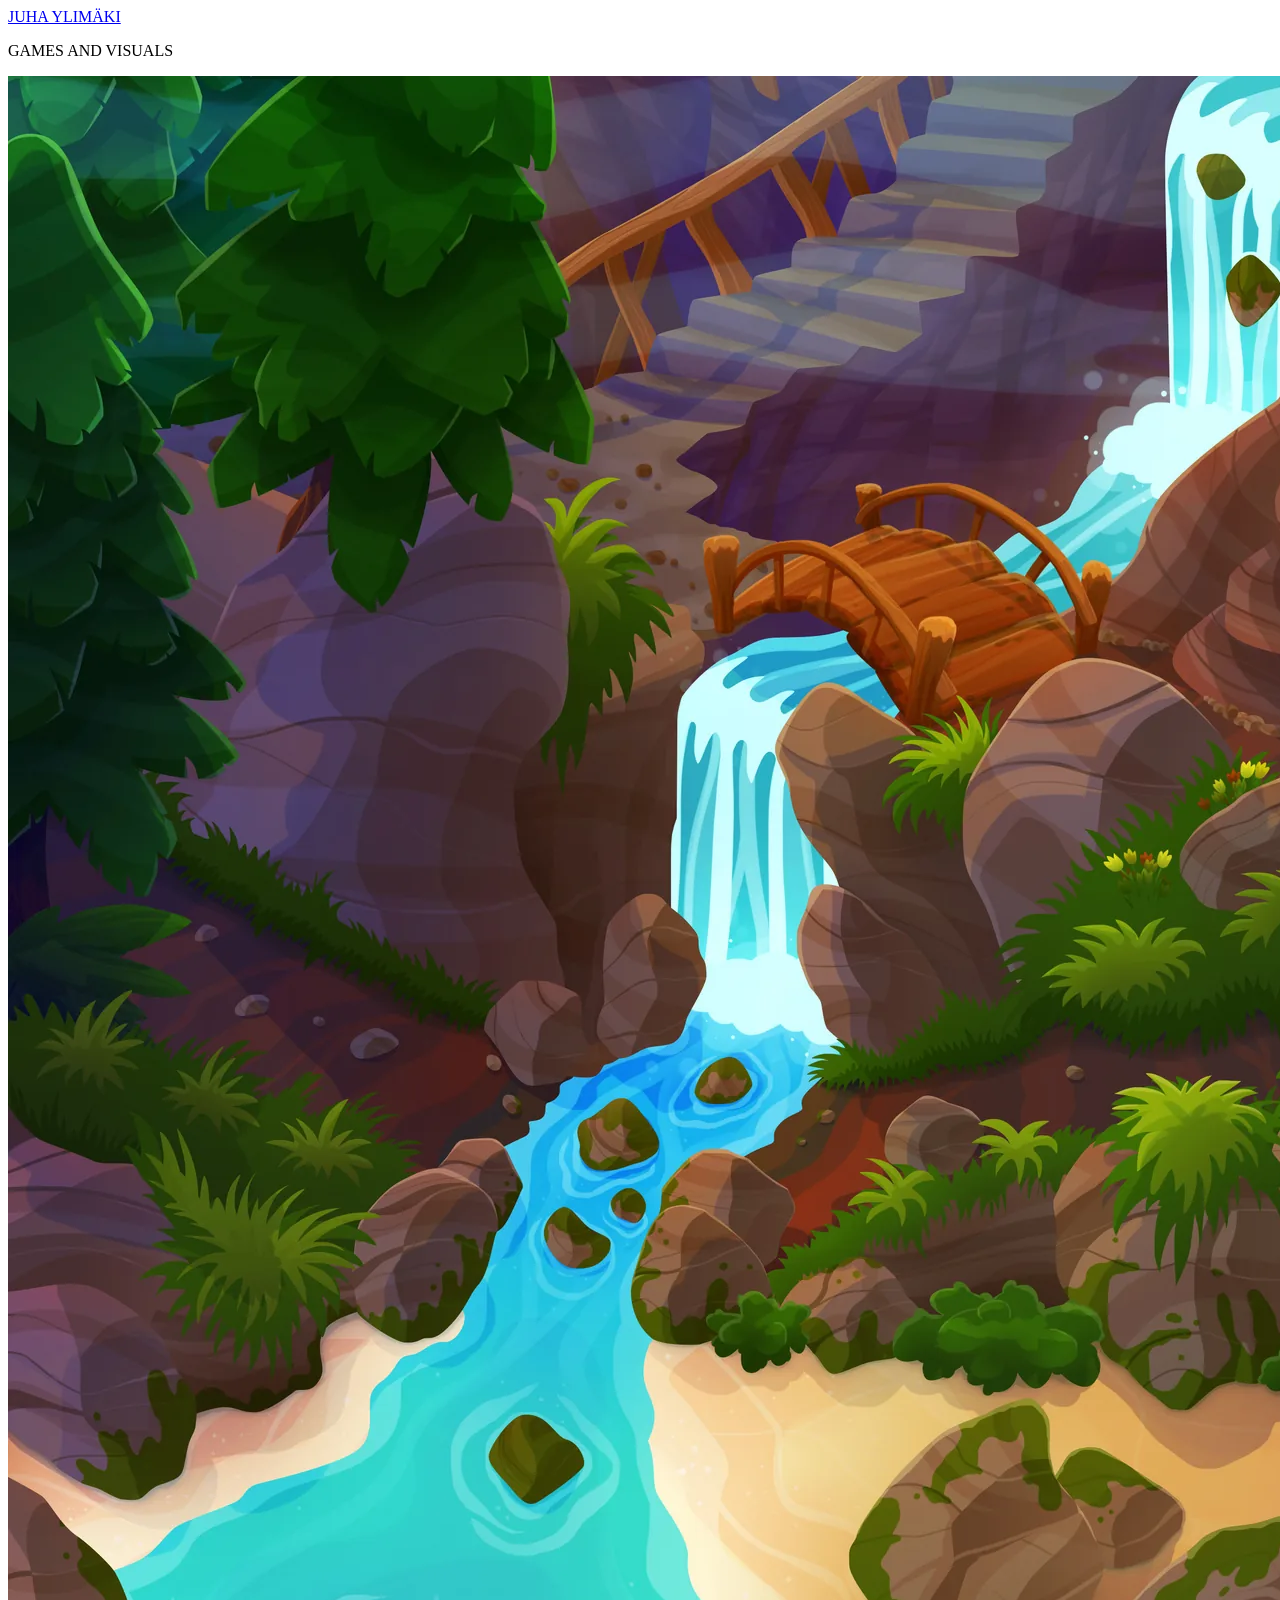
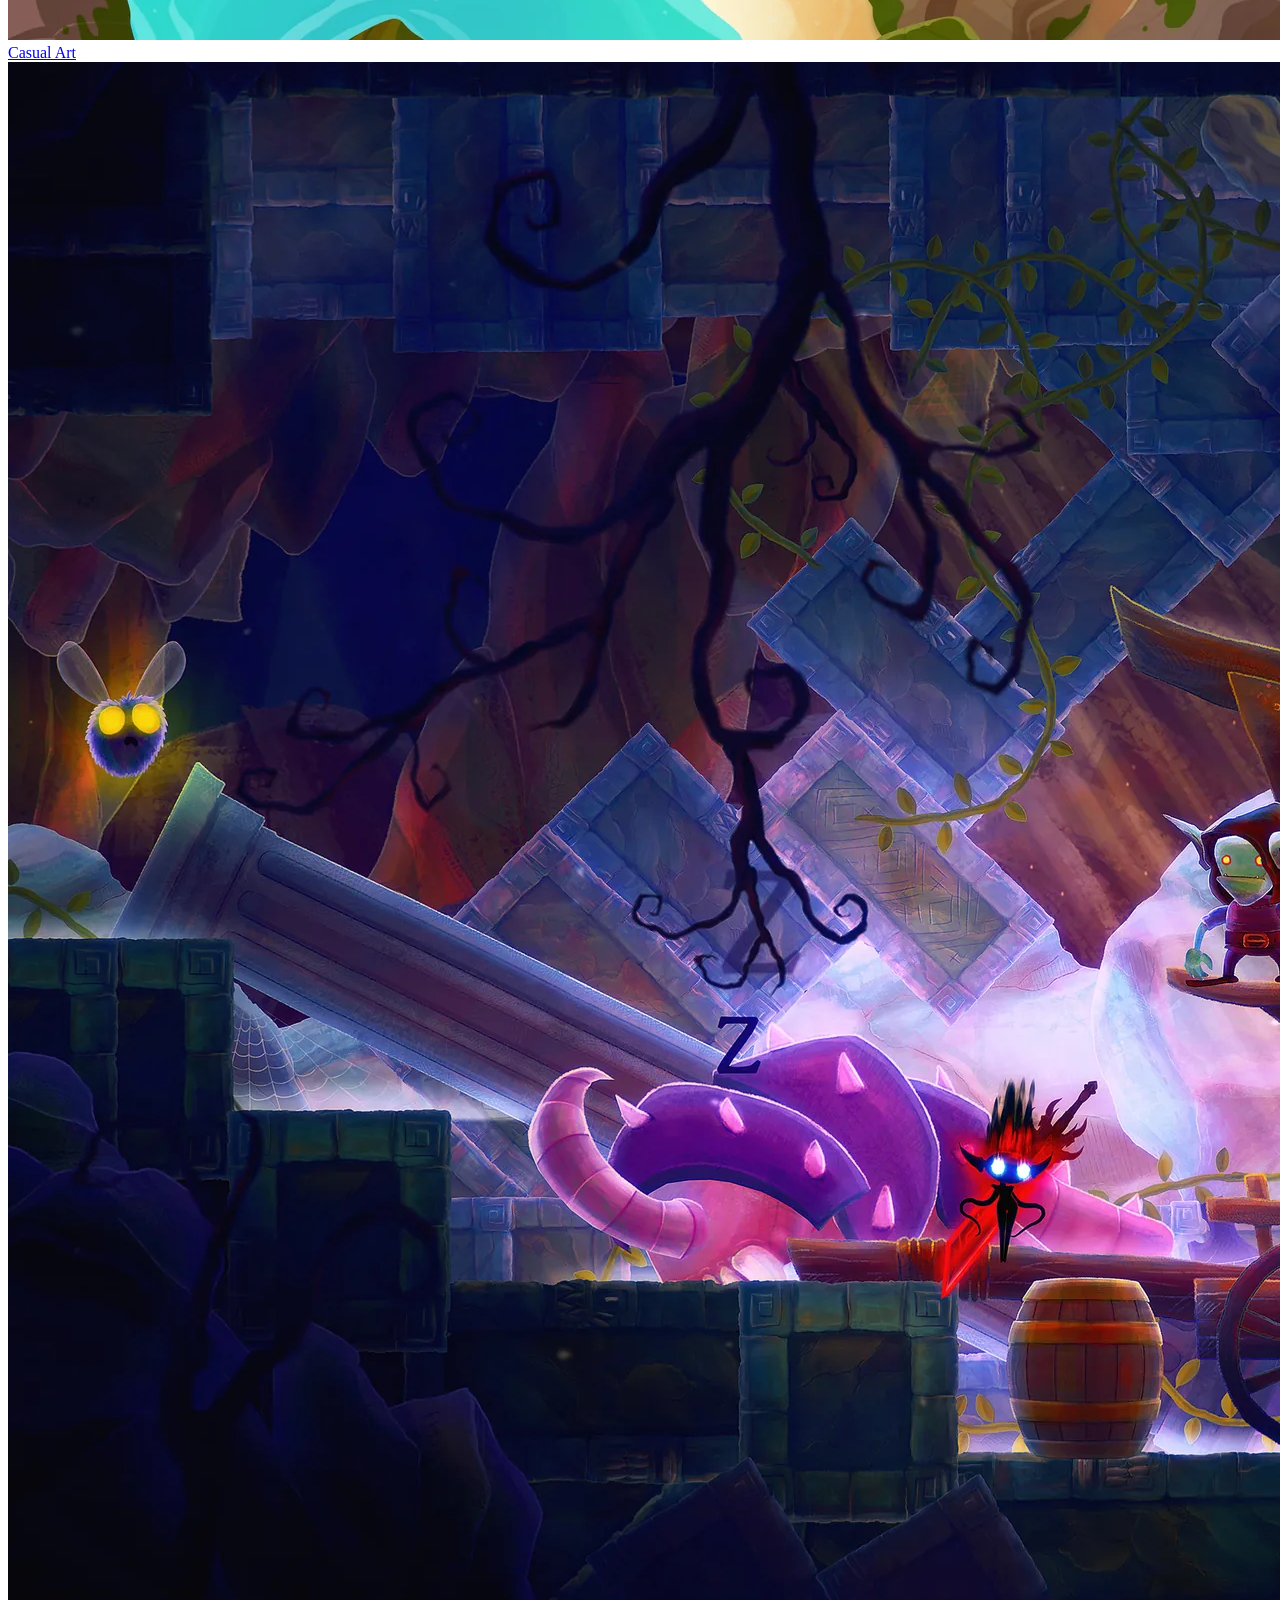
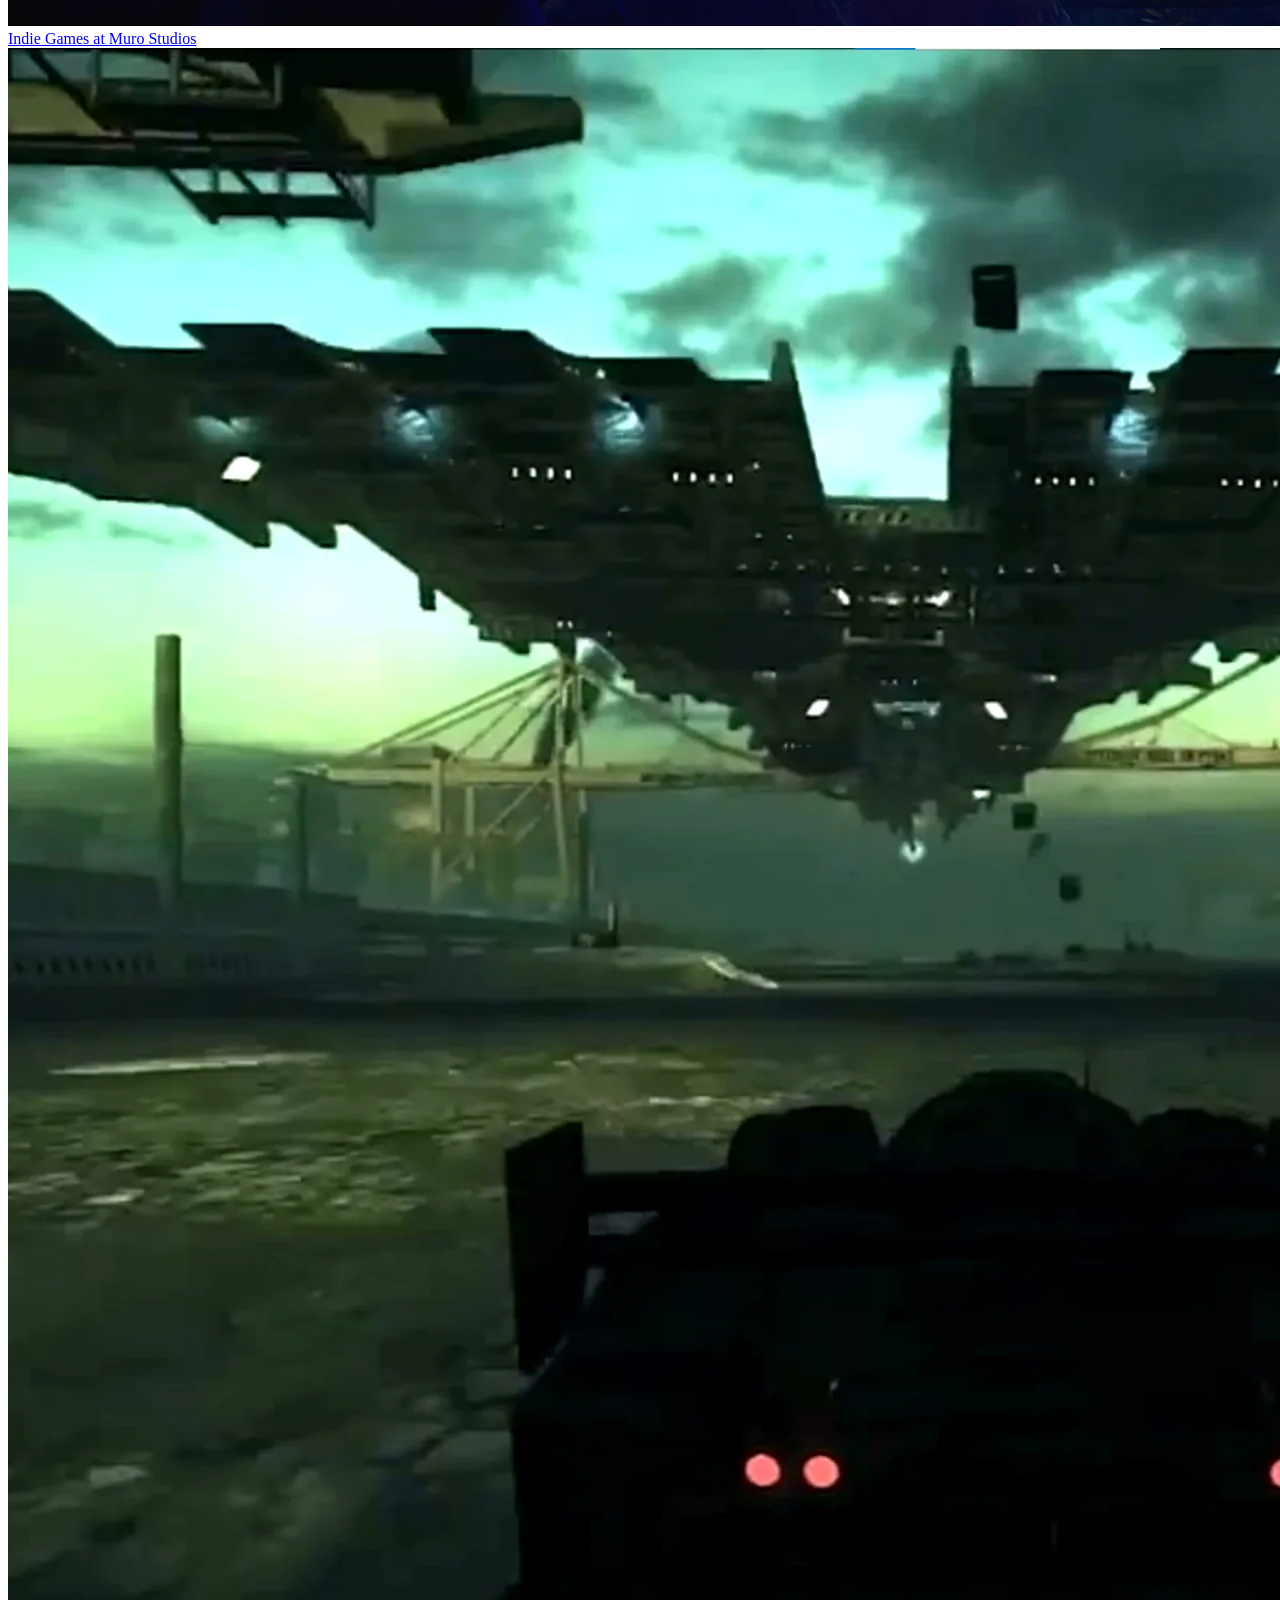
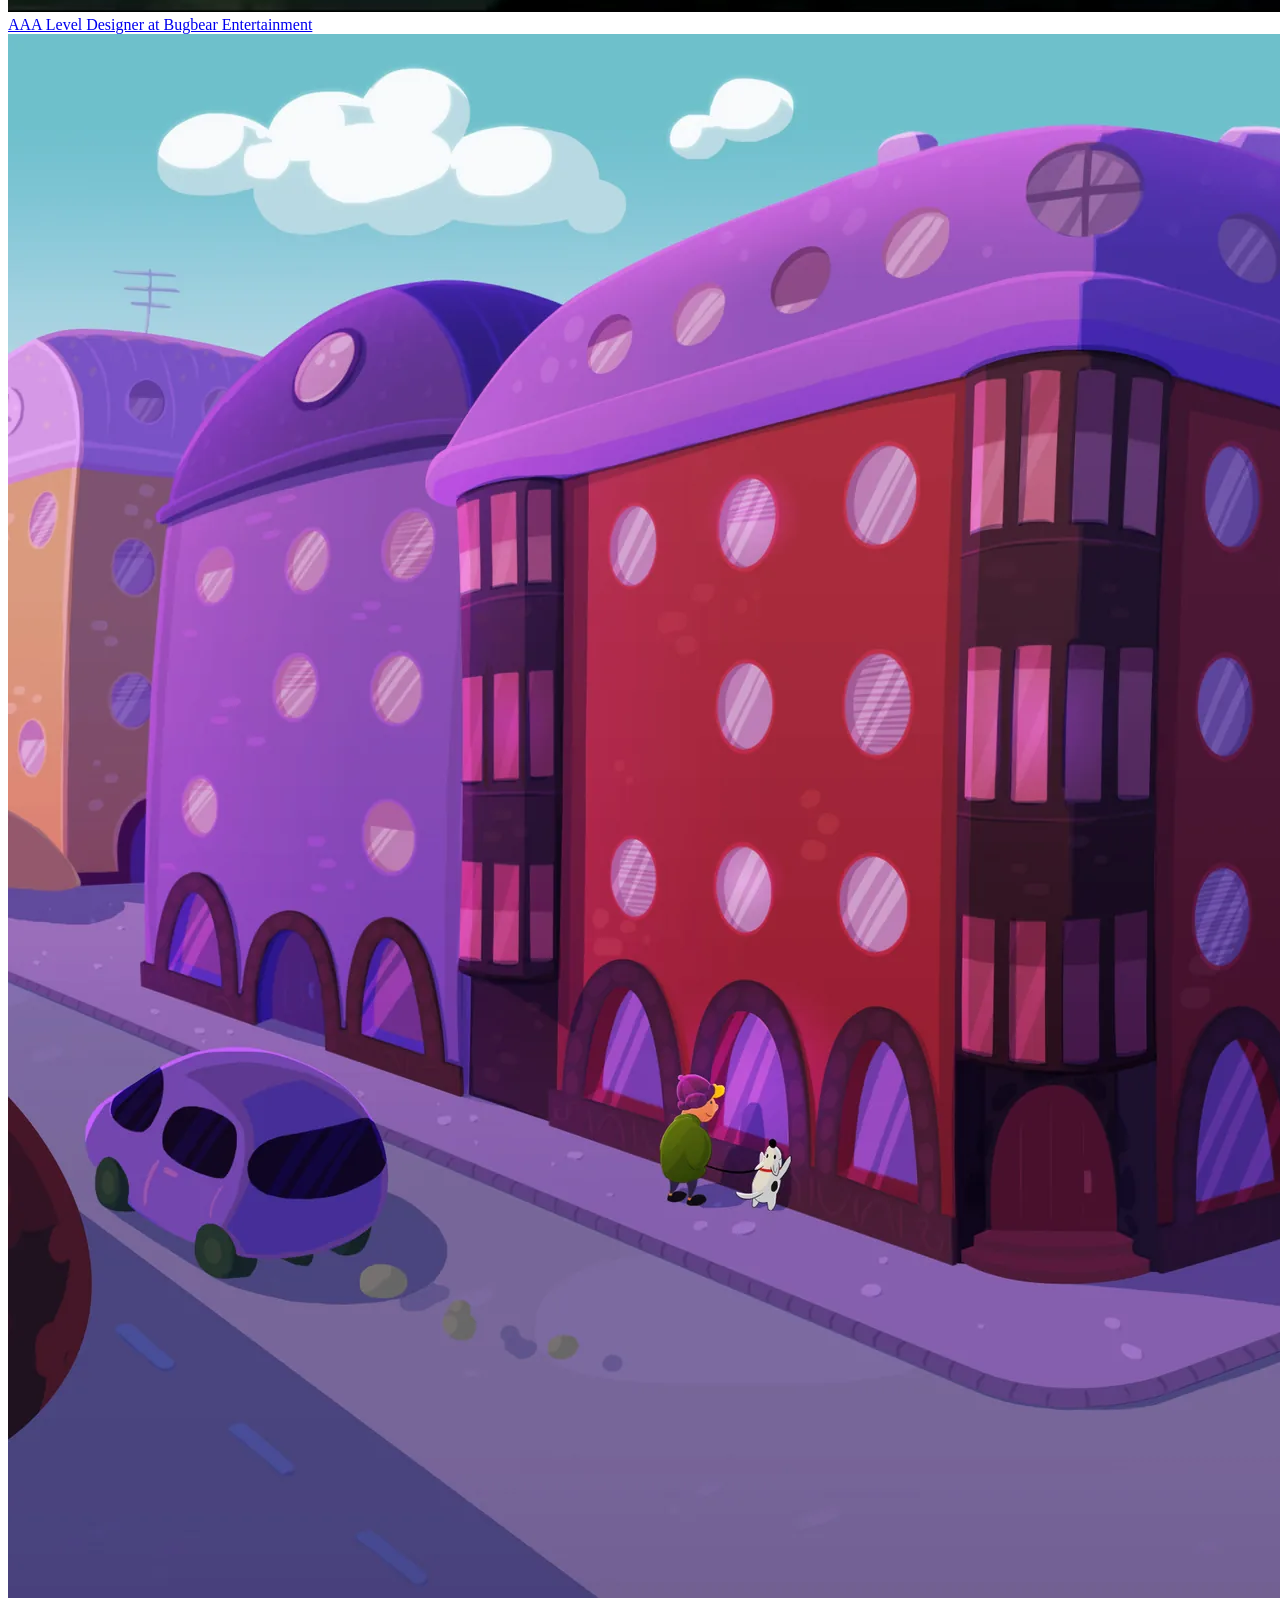
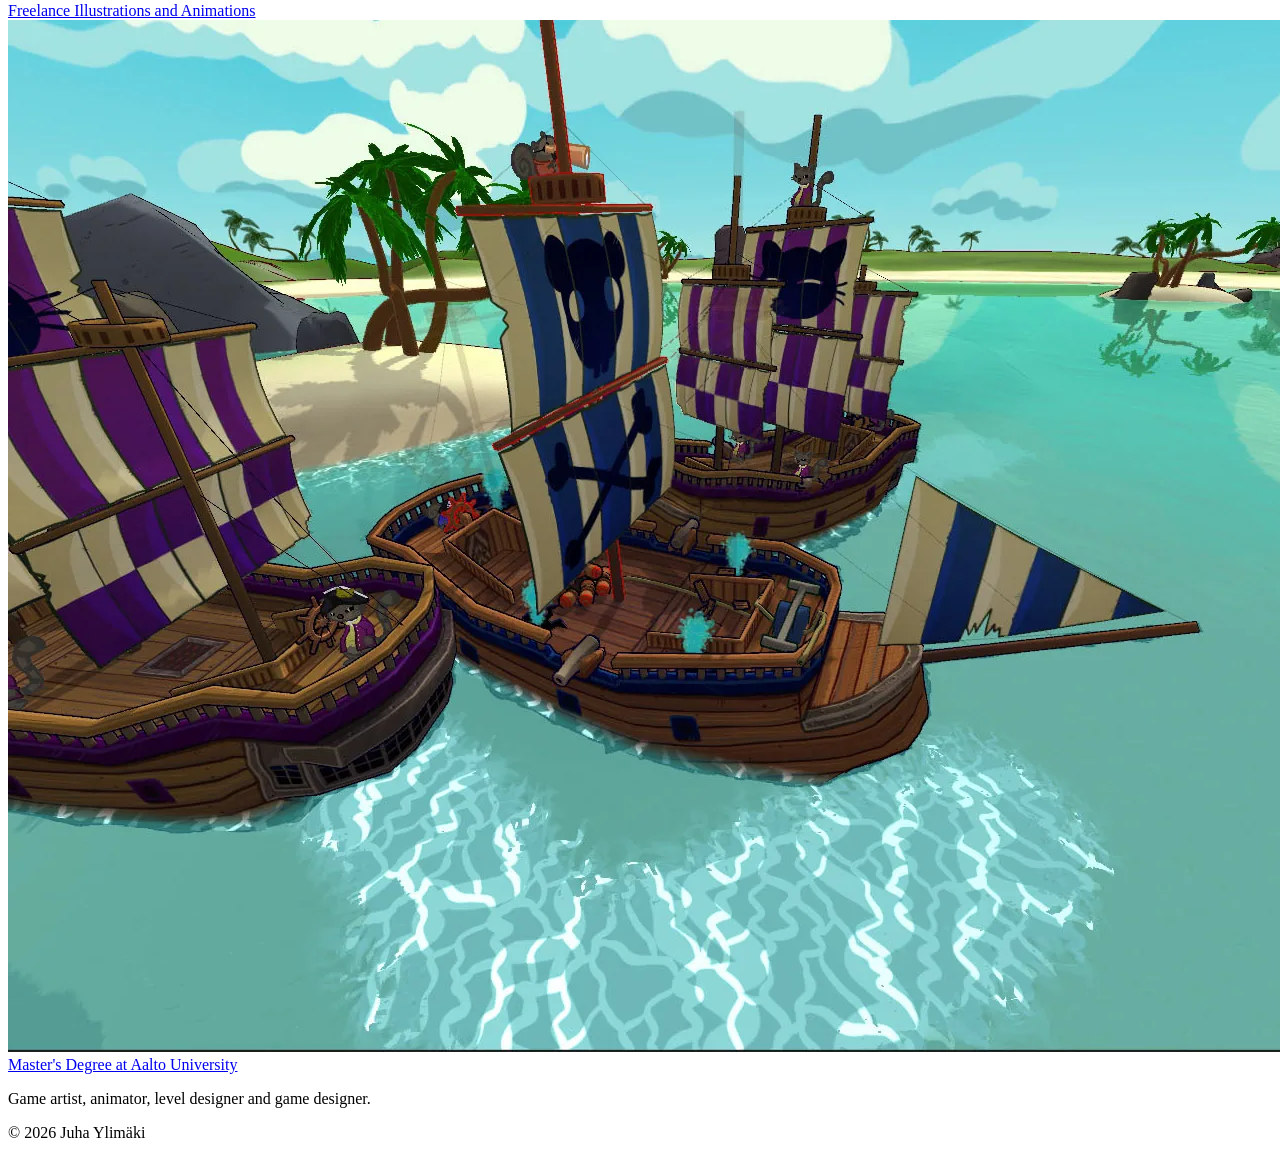
==== index.html @ 2463cdb8 "feat: generate static pages from site.json Co-Authored-By: Claude Opus 5.5 <noreply@anthropic.com>" ====
<!doctype html>
<html lang="en">
<head>
<meta charset="utf-8">
<meta name="viewport" content="width=device-width, initial-scale=1">
<title>Juha Ylimäki — Games and Visuals</title>
<meta name="description" content="Game artist, animator, level designer and game designer. Portfolio of Juha Ylimäki.">
<meta property="og:title" content="Juha Ylimäki — Games and Visuals">
<meta property="og:description" content="Game artist, animator, level designer and game designer. Portfolio of Juha Ylimäki.">
<meta property="og:image" content="https://juhaylimaki.github.io/assets/images/casual-art/cover.jpg">
<meta property="og:type" content="website">
<link rel="preconnect" href="https://fonts.googleapis.com">
<link rel="preconnect" href="https://fonts.gstatic.com" crossorigin>
<link rel="stylesheet" href="https://fonts.googleapis.com/css2?family=Inter:wght@400;600&family=Montserrat:wght@700&display=swap">
<link rel="stylesheet" href="assets/css/style.css">
<script src="assets/js/main.js" defer></script>
</head>
<body>
<header class="site-header"><a class="site-name" href="index.html">JUHA YLIMÄKI</a><p class="site-tagline">GAMES AND VISUALS</p></header>
<main class="tiles"><a class="tile" href="casual-art.html"><picture><source type="image/webp" srcset="assets/images/casual-art/cover.webp"><img src="assets/images/casual-art/cover.jpg" width="2000" height="1564" alt="Casual Art" decoding="async"></picture><span class="tile-title">Casual Art</span></a><a class="tile" href="indie-stuff.html"><picture><source type="image/webp" srcset="assets/images/indie-stuff/cover.webp"><img src="assets/images/indie-stuff/cover.jpg" width="2000" height="1564" alt="Indie Games at Muro Studios" loading="lazy" decoding="async"></picture><span class="tile-title">Indie Games at Muro Studios</span></a><a class="tile" href="bugbear-stuff.html"><picture><source type="image/webp" srcset="assets/images/bugbear-stuff/cover.webp"><img src="assets/images/bugbear-stuff/cover.jpg" width="2000" height="1564" alt="AAA Level Designer at Bugbear Entertainment" loading="lazy" decoding="async"></picture><span class="tile-title">AAA Level Designer at Bugbear Entertainment</span></a><a class="tile" href="miscellaneous-stuff.html"><picture><source type="image/webp" srcset="assets/images/miscellaneous-stuff/cover.webp"><img src="assets/images/miscellaneous-stuff/cover.jpg" width="2000" height="1564" alt="Freelance Illustrations and Animations" loading="lazy" decoding="async"></picture><span class="tile-title">Freelance Illustrations and Animations</span></a><a class="tile" href="aalto-university-stuff.html"><picture><source type="image/webp" srcset="assets/images/aalto-university-stuff/cover.webp"><img src="assets/images/aalto-university-stuff/cover.jpg" width="1320" height="1032" alt="Master&#x27;s Degree at Aalto University" loading="lazy" decoding="async"></picture><span class="tile-title">Master&#x27;s Degree at Aalto University</span></a></main>
<footer class="site-footer"><p class="footer-about">Game artist, animator, level designer and game designer.</p><p class="footer-copy">© 2026 Juha Ylimäki</p></footer>
</body>
</html>
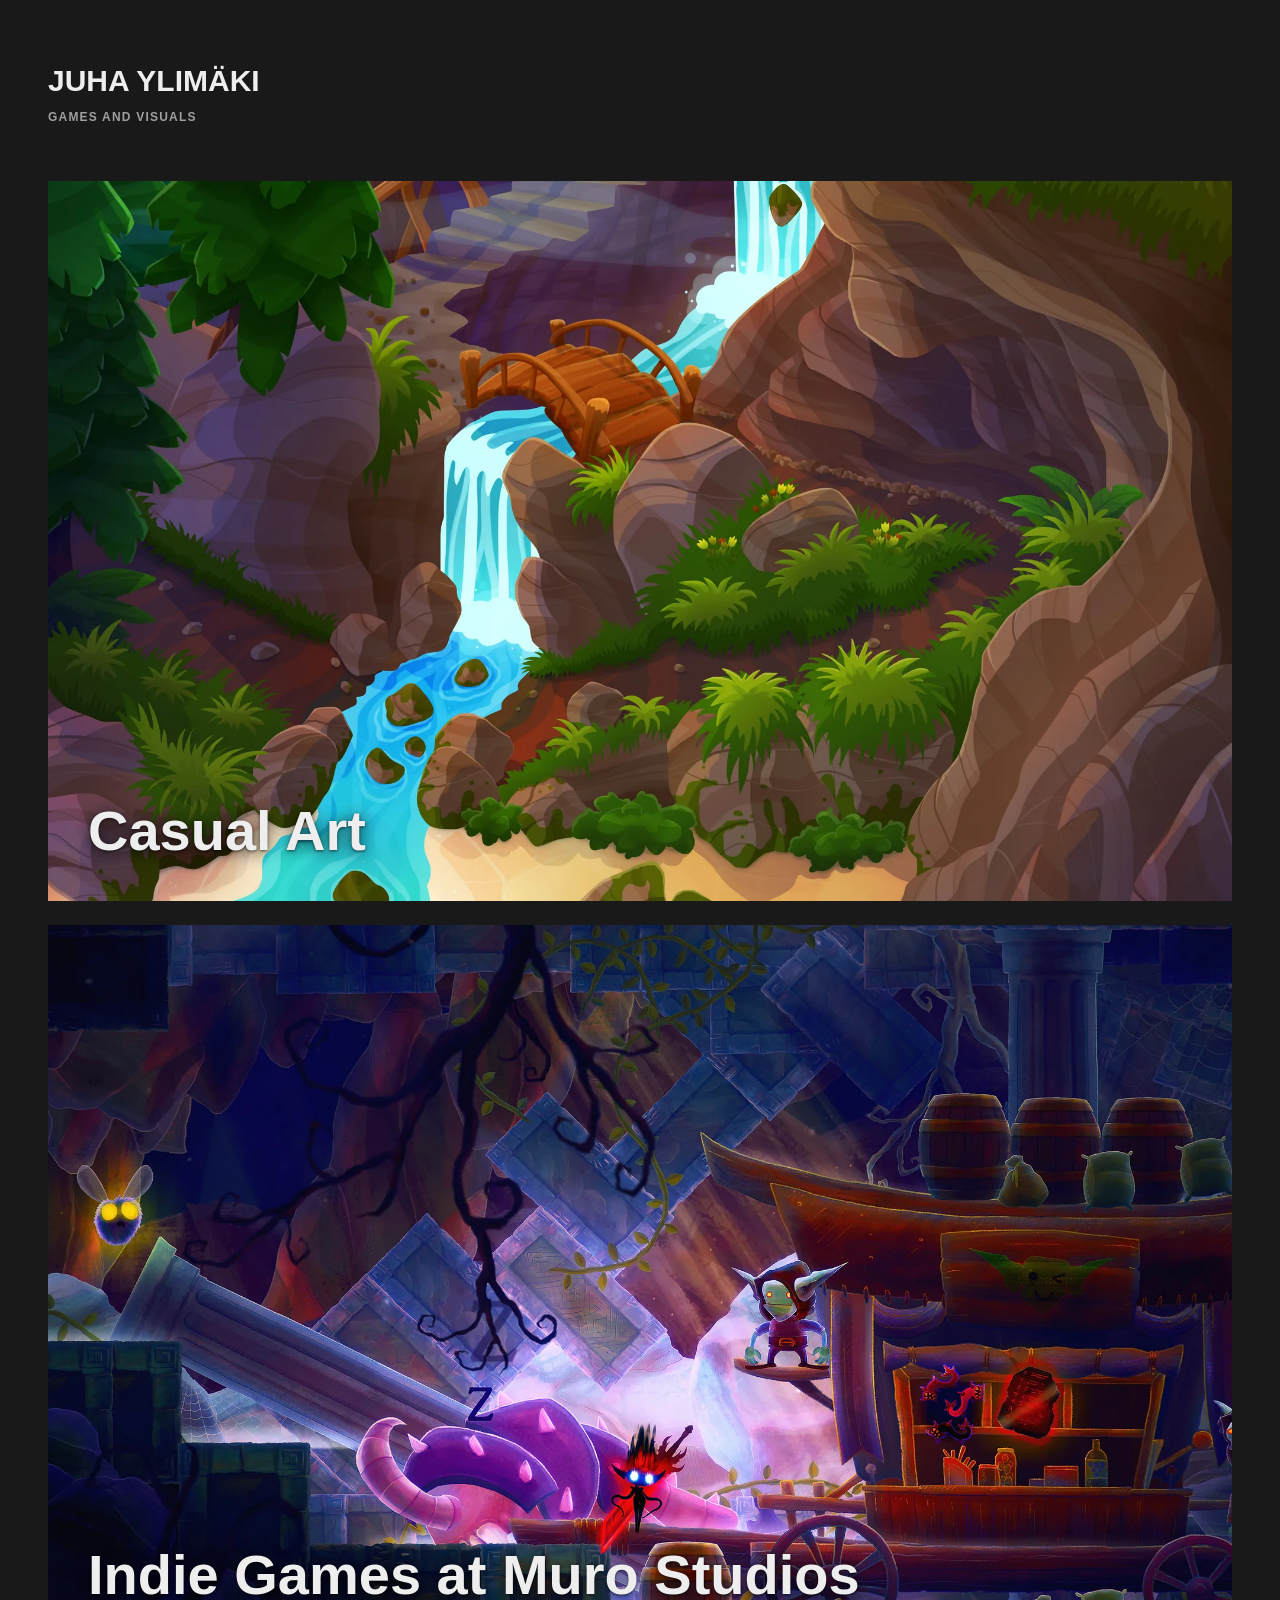
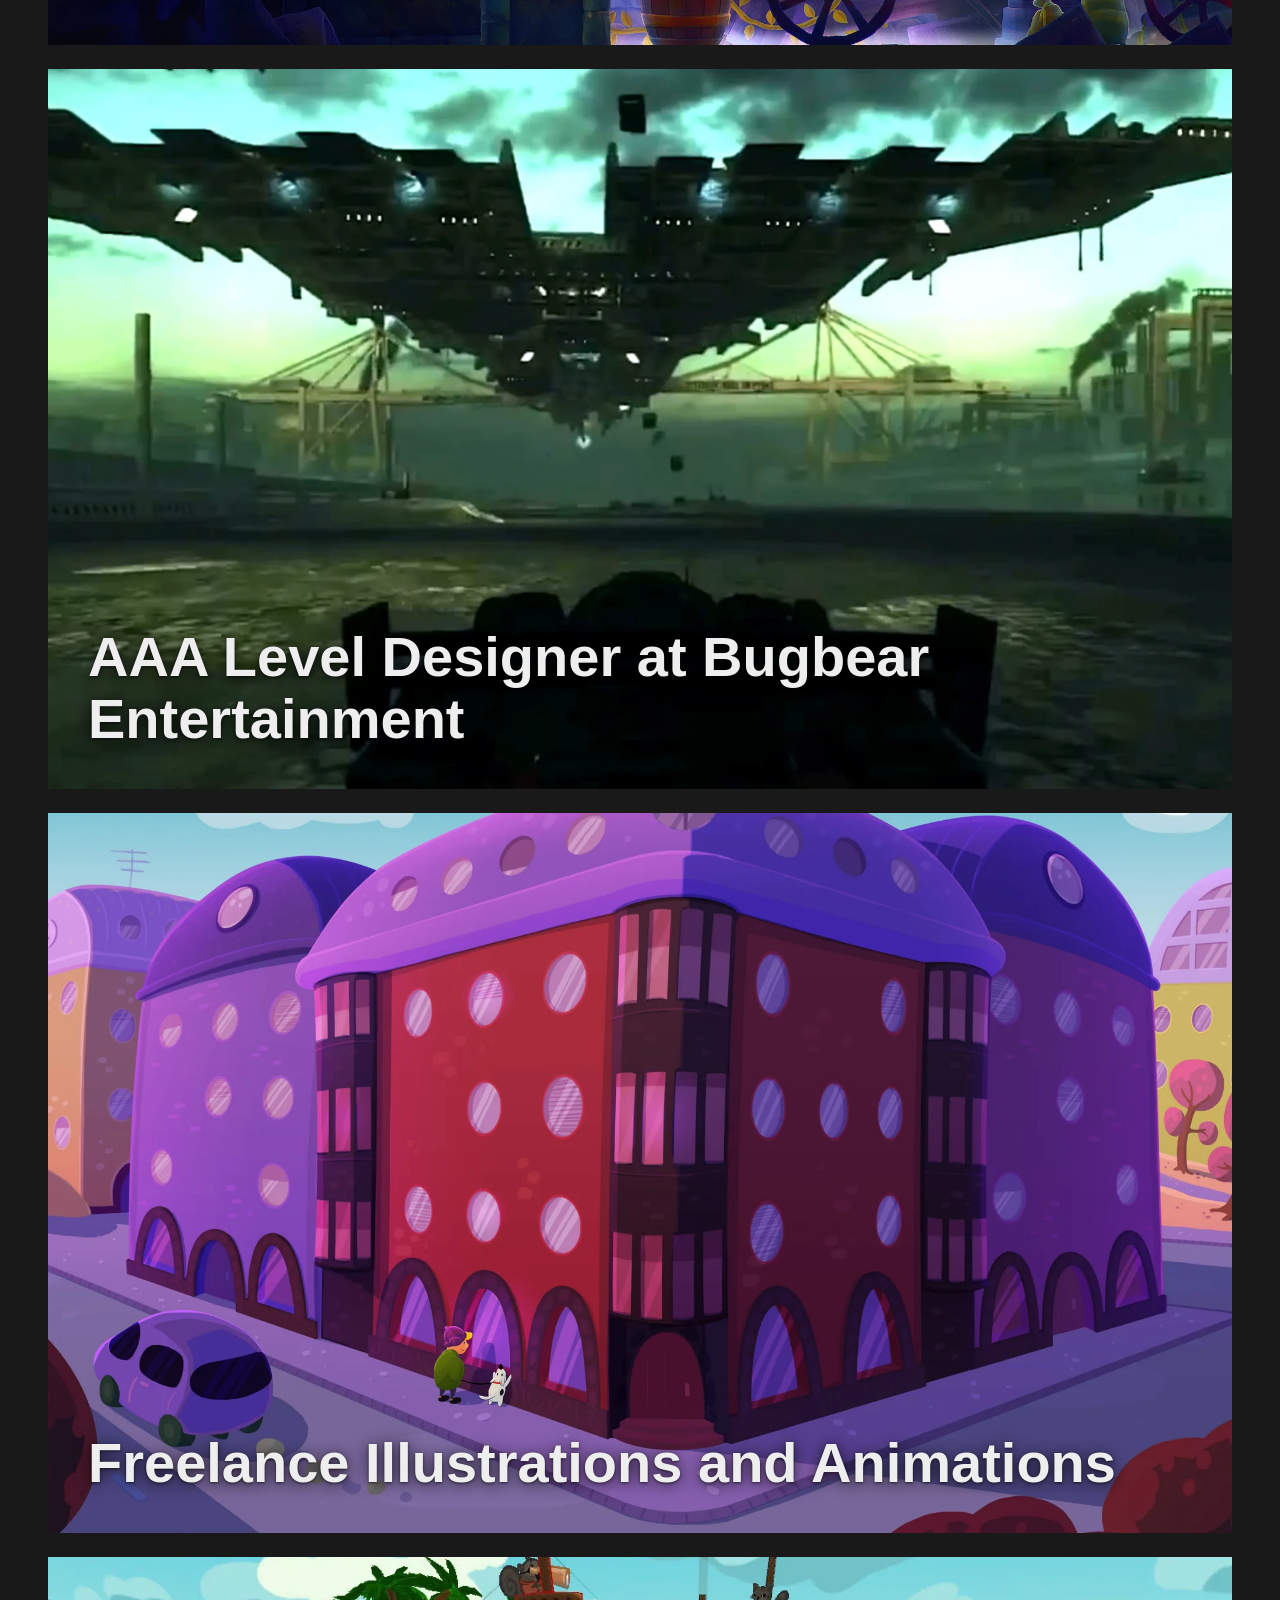
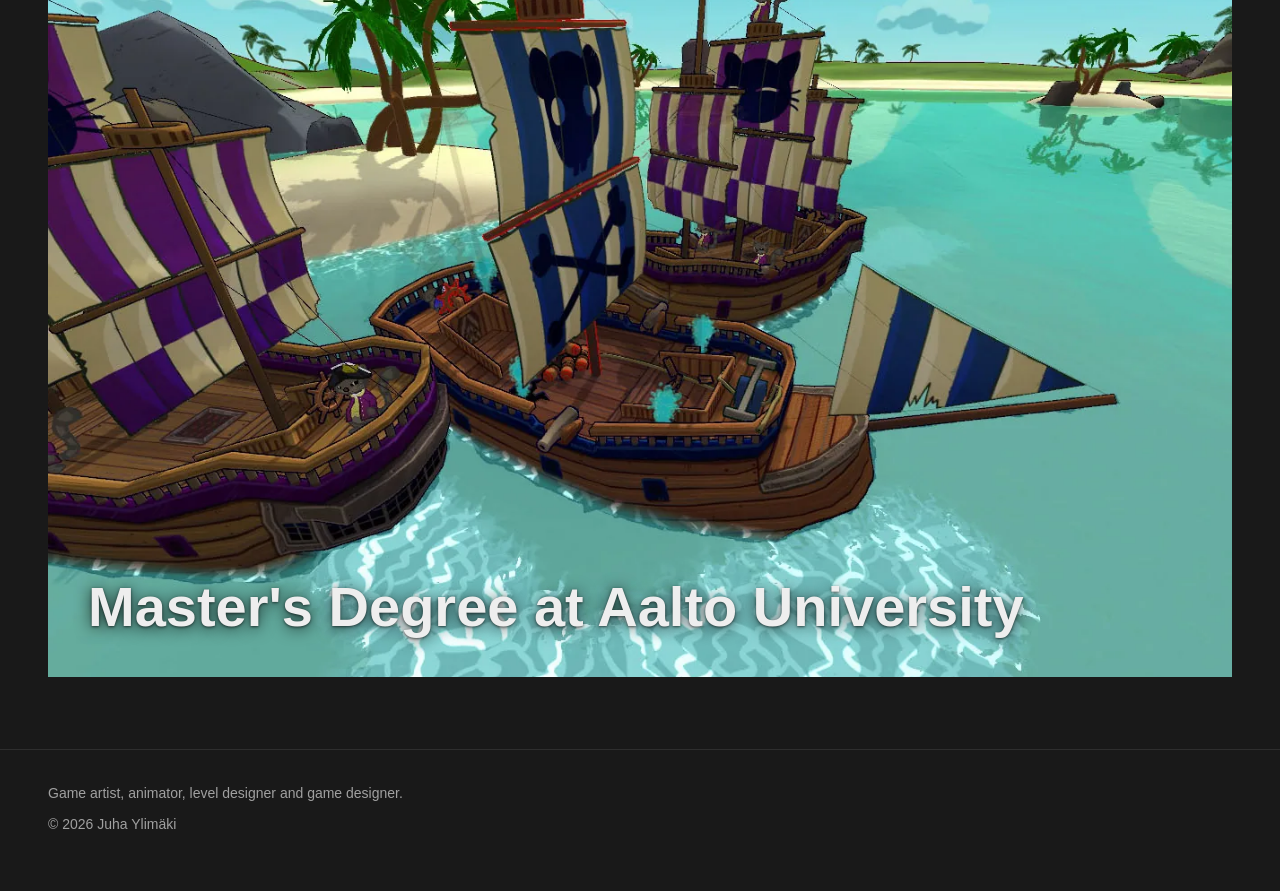
==== commit 4f4d9b56: "feat: add lightbox, click-to-load YouTube embeds and favicon Co-Authored-By: Claude Opus 5.5 <norepl" ====
--- a/index.html
+++ b/index.html
@@ -9,6 +9,7 @@
 <meta property="og:description" content="Game artist, animator, level designer and game designer. Portfolio of Juha Ylimäki.">
 <meta property="og:image" content="https://juhaylimaki.github.io/assets/images/casual-art/cover.jpg">
 <meta property="og:type" content="website">
+<link rel="icon" href="assets/favicon.svg" type="image/svg+xml">
 <link rel="preconnect" href="https://fonts.googleapis.com">
 <link rel="preconnect" href="https://fonts.gstatic.com" crossorigin>
 <link rel="stylesheet" href="https://fonts.googleapis.com/css2?family=Inter:wght@400;600&family=Montserrat:wght@700&display=swap">
--- a/assets/css/style.css
+++ b/assets/css/style.css
@@ -0,0 +1,358 @@
+:root {
+  --bg: #191919;
+  --text: #eeeeee;
+  --muted: #a0a0a0;
+  --line: #2e2e2e;
+  --max: 1200px;
+  --gutter: clamp(16px, 4vw, 48px);
+  --display: "Montserrat", "Helvetica Neue", Arial, sans-serif;
+  --body: "Inter", "Segoe UI", Roboto, Arial, sans-serif;
+}
+
+*,
+*::before,
+*::after {
+  box-sizing: border-box;
+}
+
+html {
+  -webkit-text-size-adjust: 100%;
+}
+
+body {
+  margin: 0;
+  background: var(--bg);
+  color: var(--text);
+  font: 400 16px/1.6 var(--body);
+}
+
+img {
+  display: block;
+  max-width: 100%;
+  height: auto;
+}
+
+a {
+  color: inherit;
+}
+
+a:focus-visible,
+button:focus-visible {
+  outline: 2px solid var(--text);
+  outline-offset: 3px;
+}
+
+/* Header */
+
+.site-header,
+main,
+.site-footer {
+  width: 100%;
+  max-width: calc(var(--max) + 2 * var(--gutter));
+  margin: 0 auto;
+  padding-left: var(--gutter);
+  padding-right: var(--gutter);
+}
+
+.site-header {
+  padding-top: clamp(32px, 6vw, 64px);
+  padding-bottom: clamp(32px, 5vw, 56px);
+}
+
+.site-name {
+  font: 700 30px/1.1 var(--display);
+  text-decoration: none;
+  text-transform: uppercase;
+}
+
+.site-tagline {
+  margin: 10px 0 0;
+  font: 700 12px/1.4 var(--display);
+  letter-spacing: 0.1em;
+  text-transform: uppercase;
+  color: var(--muted);
+}
+
+/* Home tiles */
+
+.tiles {
+  display: grid;
+  gap: 24px;
+}
+
+.tile {
+  position: relative;
+  display: block;
+  overflow: hidden;
+  text-decoration: none;
+  background: #111;
+}
+
+.tile img {
+  width: 100%;
+  max-height: 80vh;
+  object-fit: cover;
+  transition: transform 0.6s ease, opacity 0.3s ease;
+}
+
+.tile:hover img {
+  transform: scale(1.02);
+  opacity: 0.9;
+}
+
+.tile-title {
+  position: absolute;
+  left: clamp(16px, 4vw, 40px);
+  right: clamp(16px, 4vw, 40px);
+  bottom: clamp(16px, 4vw, 40px);
+  font: 700 clamp(24px, 5vw, 56px)/1.1 var(--display);
+  text-shadow: 0 2px 16px rgba(0, 0, 0, 0.75), 0 1px 3px rgba(0, 0, 0, 0.6);
+}
+
+/* Project page */
+
+.project-title {
+  margin: 0 0 24px;
+  font: 700 clamp(32px, 6vw, 70px)/1.05 var(--display);
+  overflow-wrap: anywhere;
+}
+
+.project-intro {
+  max-width: 70ch;
+  margin-bottom: 48px;
+  font-size: 17px;
+}
+
+.project-intro p,
+.block-text p {
+  margin: 0 0 1em;
+}
+
+.block {
+  margin: 0 0 48px;
+}
+
+.block-image a {
+  display: block;
+  cursor: zoom-in;
+}
+
+.block-image img {
+  width: 100%;
+}
+
+figcaption {
+  max-width: 70ch;
+  margin-top: 12px;
+  font-size: 15px;
+  color: var(--muted);
+  overflow-wrap: anywhere;
+}
+
+figcaption p {
+  margin: 0;
+}
+
+figcaption a,
+.project-intro a {
+  color: var(--text);
+}
+
+.block-row {
+  display: grid;
+  grid-auto-flow: column;
+  grid-auto-columns: minmax(0, 1fr);
+  gap: 24px;
+}
+
+.block-row > .block {
+  margin: 0;
+}
+
+@media (max-width: 767px) {
+  .block-row {
+    grid-auto-flow: row;
+    gap: 32px;
+  }
+}
+
+/* Videos */
+
+.yt,
+.video-soon,
+.yt iframe {
+  display: block;
+  width: 100%;
+  aspect-ratio: 16 / 9;
+}
+
+.yt {
+  position: relative;
+  padding: 0;
+  border: 0;
+  background: #000;
+  cursor: pointer;
+  overflow: hidden;
+}
+
+.yt img {
+  width: 100%;
+  height: 100%;
+  object-fit: cover;
+  opacity: 0.85;
+  transition: opacity 0.2s ease;
+}
+
+.yt:hover img {
+  opacity: 1;
+}
+
+.yt-play {
+  position: absolute;
+  top: 50%;
+  left: 50%;
+  width: 72px;
+  height: 72px;
+  margin: -36px 0 0 -36px;
+  border-radius: 50%;
+  background: rgba(0, 0, 0, 0.7);
+  box-shadow: 0 0 0 2px rgba(255, 255, 255, 0.85);
+}
+
+.yt-play::after {
+  content: "";
+  position: absolute;
+  top: 50%;
+  left: 50%;
+  margin: -13px 0 0 -8px;
+  border-style: solid;
+  border-width: 13px 0 13px 22px;
+  border-color: transparent transparent transparent #fff;
+}
+
+.yt iframe {
+  border: 0;
+}
+
+.video-soon {
+  display: flex;
+  align-items: center;
+  justify-content: center;
+  border: 1px solid var(--line);
+  background: #141414;
+  color: var(--muted);
+  font: 700 13px/1 var(--display);
+  letter-spacing: 0.1em;
+  text-transform: uppercase;
+}
+
+/* Previous / next */
+
+.project-nav {
+  display: flex;
+  justify-content: space-between;
+  gap: 24px;
+  margin: 72px 0 0;
+  padding-top: 24px;
+  border-top: 1px solid var(--line);
+  font: 700 15px/1.3 var(--display);
+}
+
+.project-nav a {
+  text-decoration: none;
+}
+
+.project-nav a:hover {
+  text-decoration: underline;
+}
+
+.project-nav .next {
+  margin-left: auto;
+  text-align: right;
+}
+
+/* Footer */
+
+.site-footer {
+  margin-top: 72px;
+  padding-top: 32px;
+  padding-bottom: 48px;
+  border-top: 1px solid var(--line);
+  color: var(--muted);
+  font-size: 14px;
+}
+
+.site-footer p {
+  margin: 0 0 8px;
+}
+
+.footer-contact a {
+  color: var(--text);
+}
+
+/* Lightbox */
+
+.lightbox {
+  position: fixed;
+  inset: 0;
+  z-index: 100;
+  display: flex;
+  align-items: center;
+  justify-content: center;
+  padding: 56px 16px;
+  background: rgba(0, 0, 0, 0.94);
+}
+
+.lightbox[hidden] {
+  display: none;
+}
+
+.lightbox img {
+  max-width: 100%;
+  max-height: 100%;
+  width: auto;
+  height: auto;
+  object-fit: contain;
+}
+
+.lightbox button {
+  position: absolute;
+  width: 48px;
+  height: 48px;
+  border: 0;
+  border-radius: 50%;
+  background: rgba(255, 255, 255, 0.08);
+  color: #fff;
+  font: 400 28px/48px var(--body);
+  cursor: pointer;
+}
+
+.lightbox button:hover {
+  background: rgba(255, 255, 255, 0.2);
+}
+
+.lightbox-close {
+  top: 8px;
+  right: 8px;
+}
+
+.lightbox-prev,
+.lightbox-next {
+  top: 50%;
+  margin-top: -24px;
+}
+
+.lightbox-prev {
+  left: 8px;
+}
+
+.lightbox-next {
+  right: 8px;
+}
+
+@media (prefers-reduced-motion: reduce) {
+  .tile img,
+  .yt img {
+    transition: none;
+  }
+}
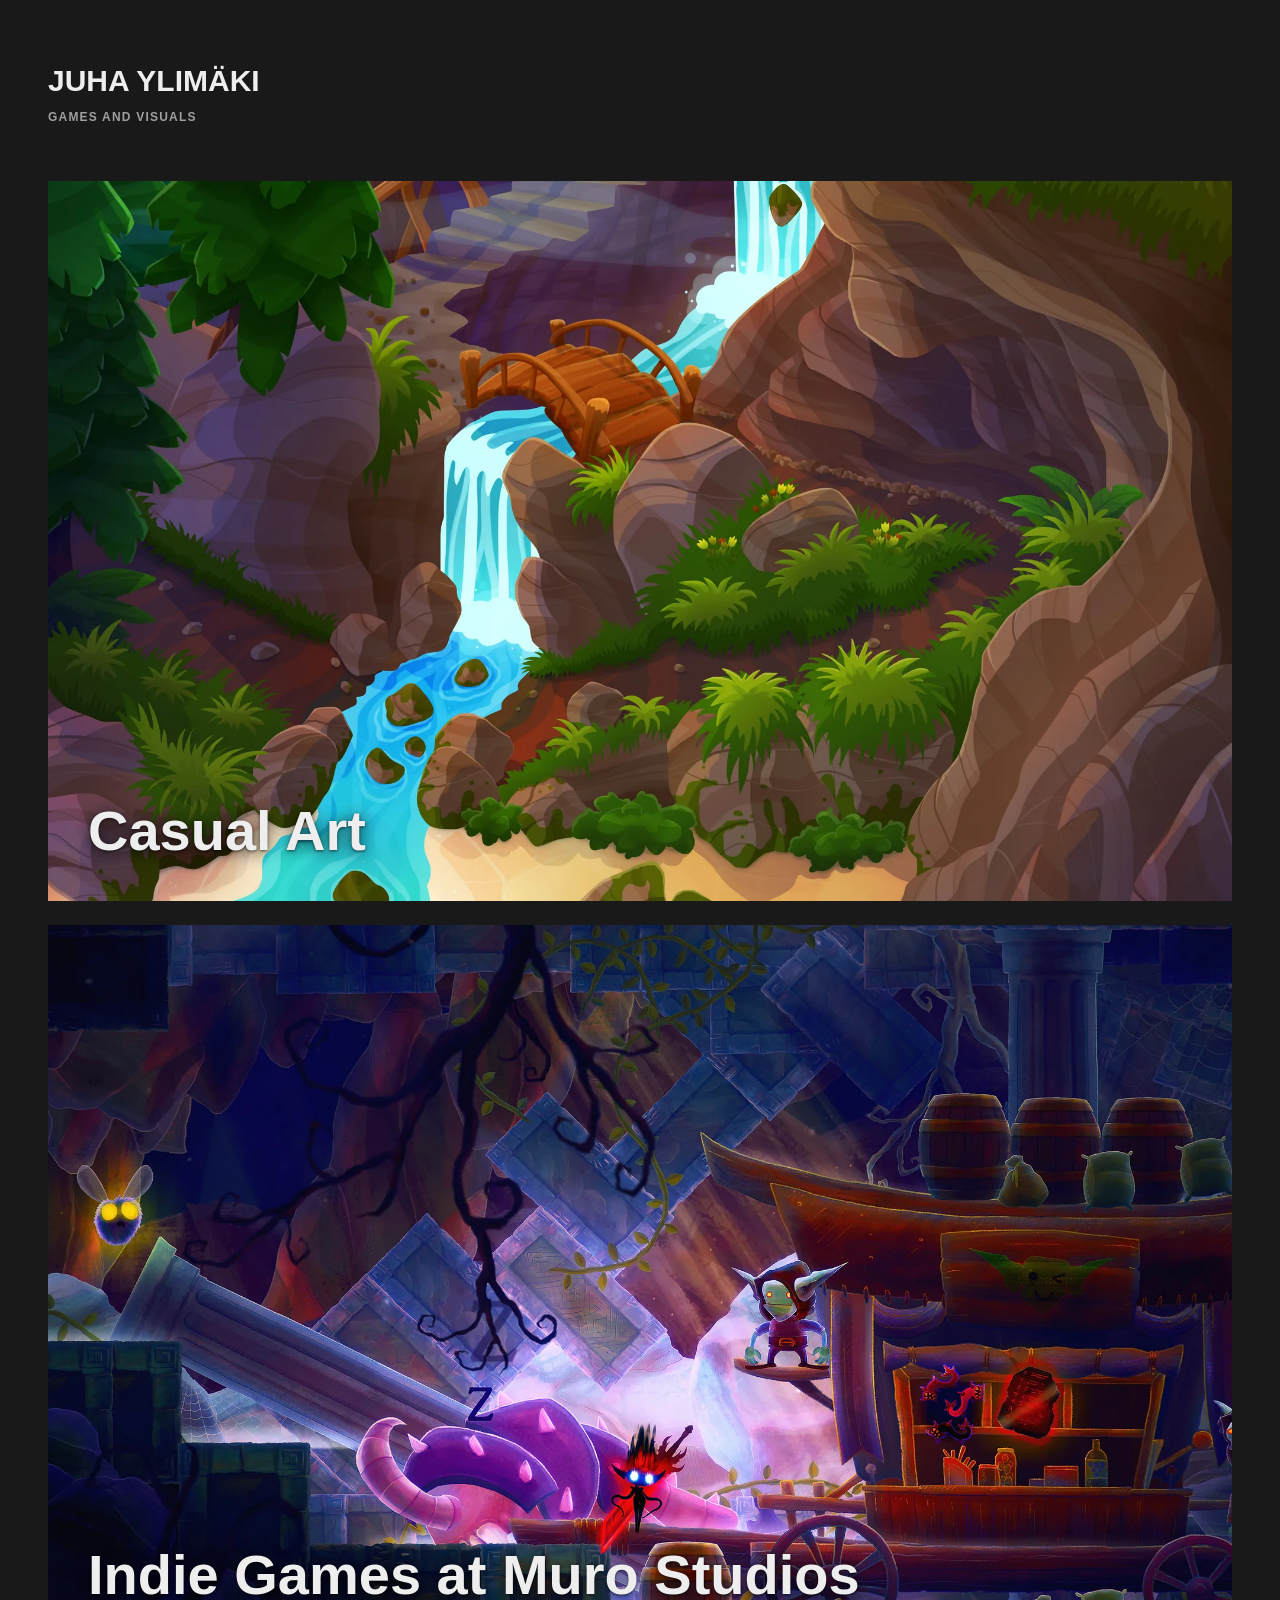
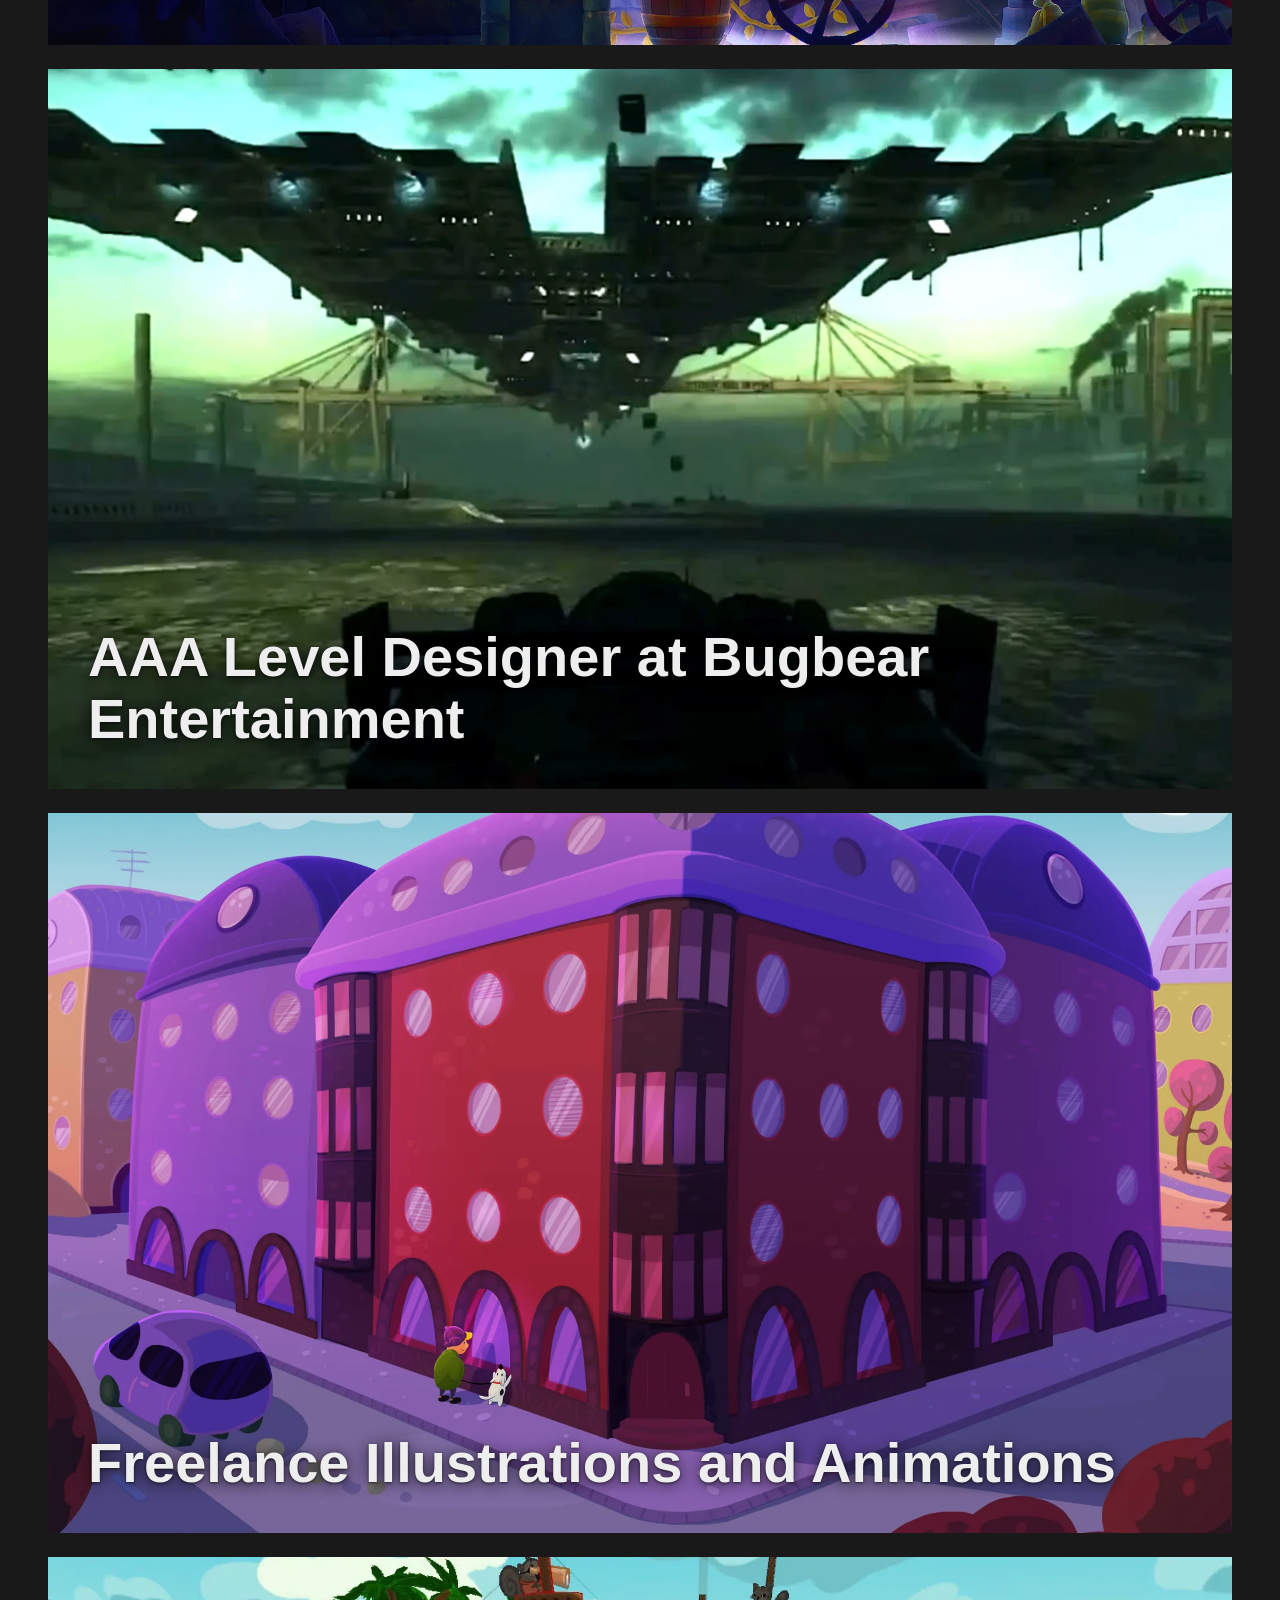
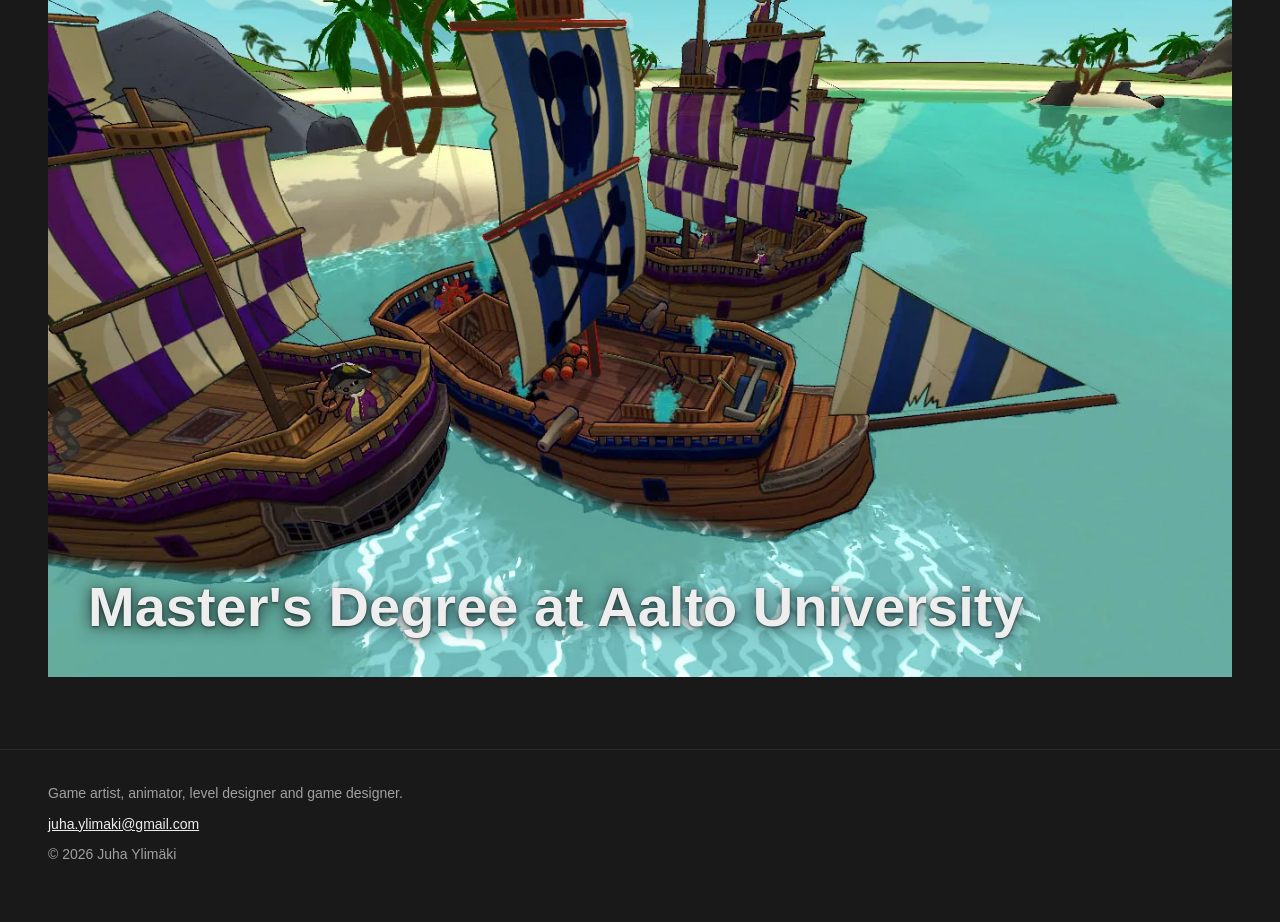
==== commit 52b60c25: "content: add contact email to footer Co-Authored-By: Claude Opus 5.5 <noreply@anthropic.com>" ====
--- a/index.html
+++ b/index.html
@@ -19,6 +19,6 @@
 <body>
 <header class="site-header"><a class="site-name" href="index.html">JUHA YLIMÄKI</a><p class="site-tagline">GAMES AND VISUALS</p></header>
 <main class="tiles"><a class="tile" href="casual-art.html"><picture><source type="image/webp" srcset="assets/images/casual-art/cover.webp"><img src="assets/images/casual-art/cover.jpg" width="2000" height="1564" alt="Casual Art" decoding="async"></picture><span class="tile-title">Casual Art</span></a><a class="tile" href="indie-stuff.html"><picture><source type="image/webp" srcset="assets/images/indie-stuff/cover.webp"><img src="assets/images/indie-stuff/cover.jpg" width="2000" height="1564" alt="Indie Games at Muro Studios" loading="lazy" decoding="async"></picture><span class="tile-title">Indie Games at Muro Studios</span></a><a class="tile" href="bugbear-stuff.html"><picture><source type="image/webp" srcset="assets/images/bugbear-stuff/cover.webp"><img src="assets/images/bugbear-stuff/cover.jpg" width="2000" height="1564" alt="AAA Level Designer at Bugbear Entertainment" loading="lazy" decoding="async"></picture><span class="tile-title">AAA Level Designer at Bugbear Entertainment</span></a><a class="tile" href="miscellaneous-stuff.html"><picture><source type="image/webp" srcset="assets/images/miscellaneous-stuff/cover.webp"><img src="assets/images/miscellaneous-stuff/cover.jpg" width="2000" height="1564" alt="Freelance Illustrations and Animations" loading="lazy" decoding="async"></picture><span class="tile-title">Freelance Illustrations and Animations</span></a><a class="tile" href="aalto-university-stuff.html"><picture><source type="image/webp" srcset="assets/images/aalto-university-stuff/cover.webp"><img src="assets/images/aalto-university-stuff/cover.jpg" width="1320" height="1032" alt="Master&#x27;s Degree at Aalto University" loading="lazy" decoding="async"></picture><span class="tile-title">Master&#x27;s Degree at Aalto University</span></a></main>
-<footer class="site-footer"><p class="footer-about">Game artist, animator, level designer and game designer.</p><p class="footer-copy">© 2026 Juha Ylimäki</p></footer>
+<footer class="site-footer"><p class="footer-about">Game artist, animator, level designer and game designer.</p><p class="footer-contact"><a href="mailto:juha.ylimaki@gmail.com">juha.ylimaki@gmail.com</a></p><p class="footer-copy">© 2026 Juha Ylimäki</p></footer>
 </body>
 </html>
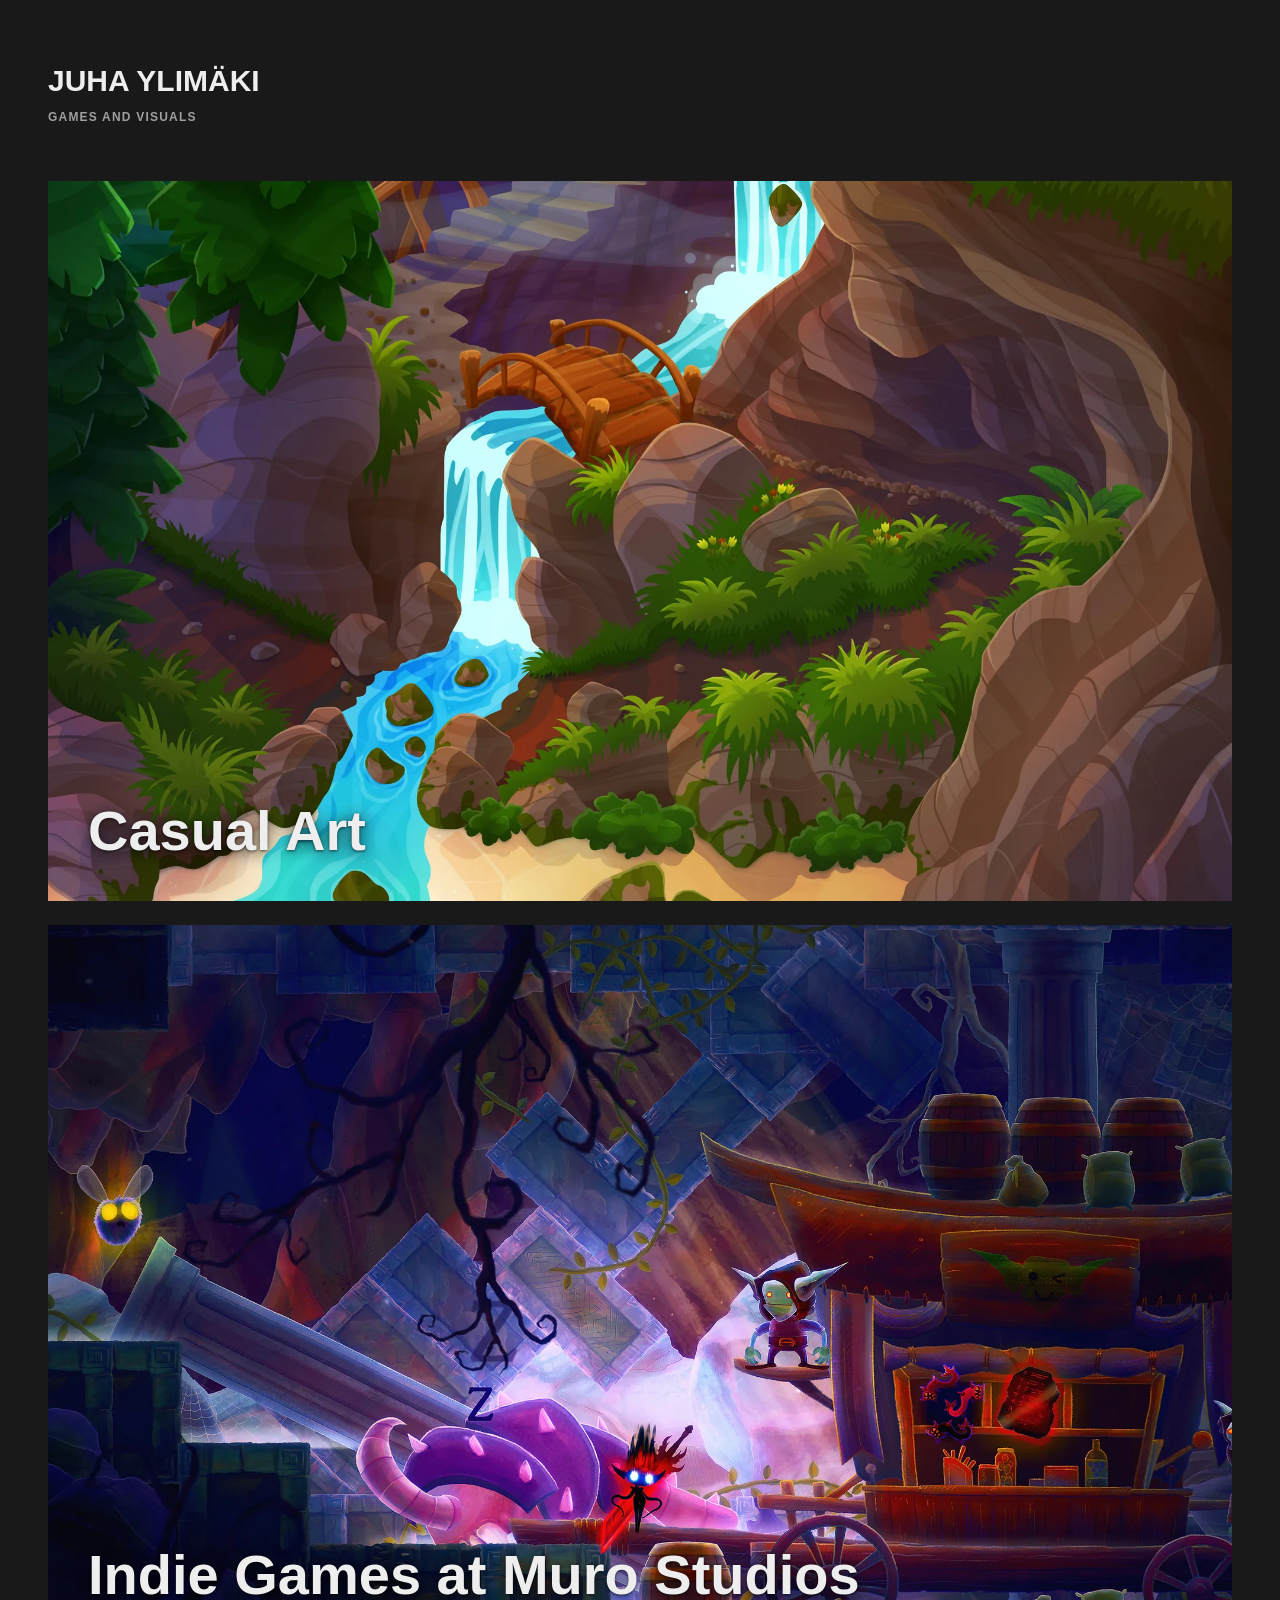
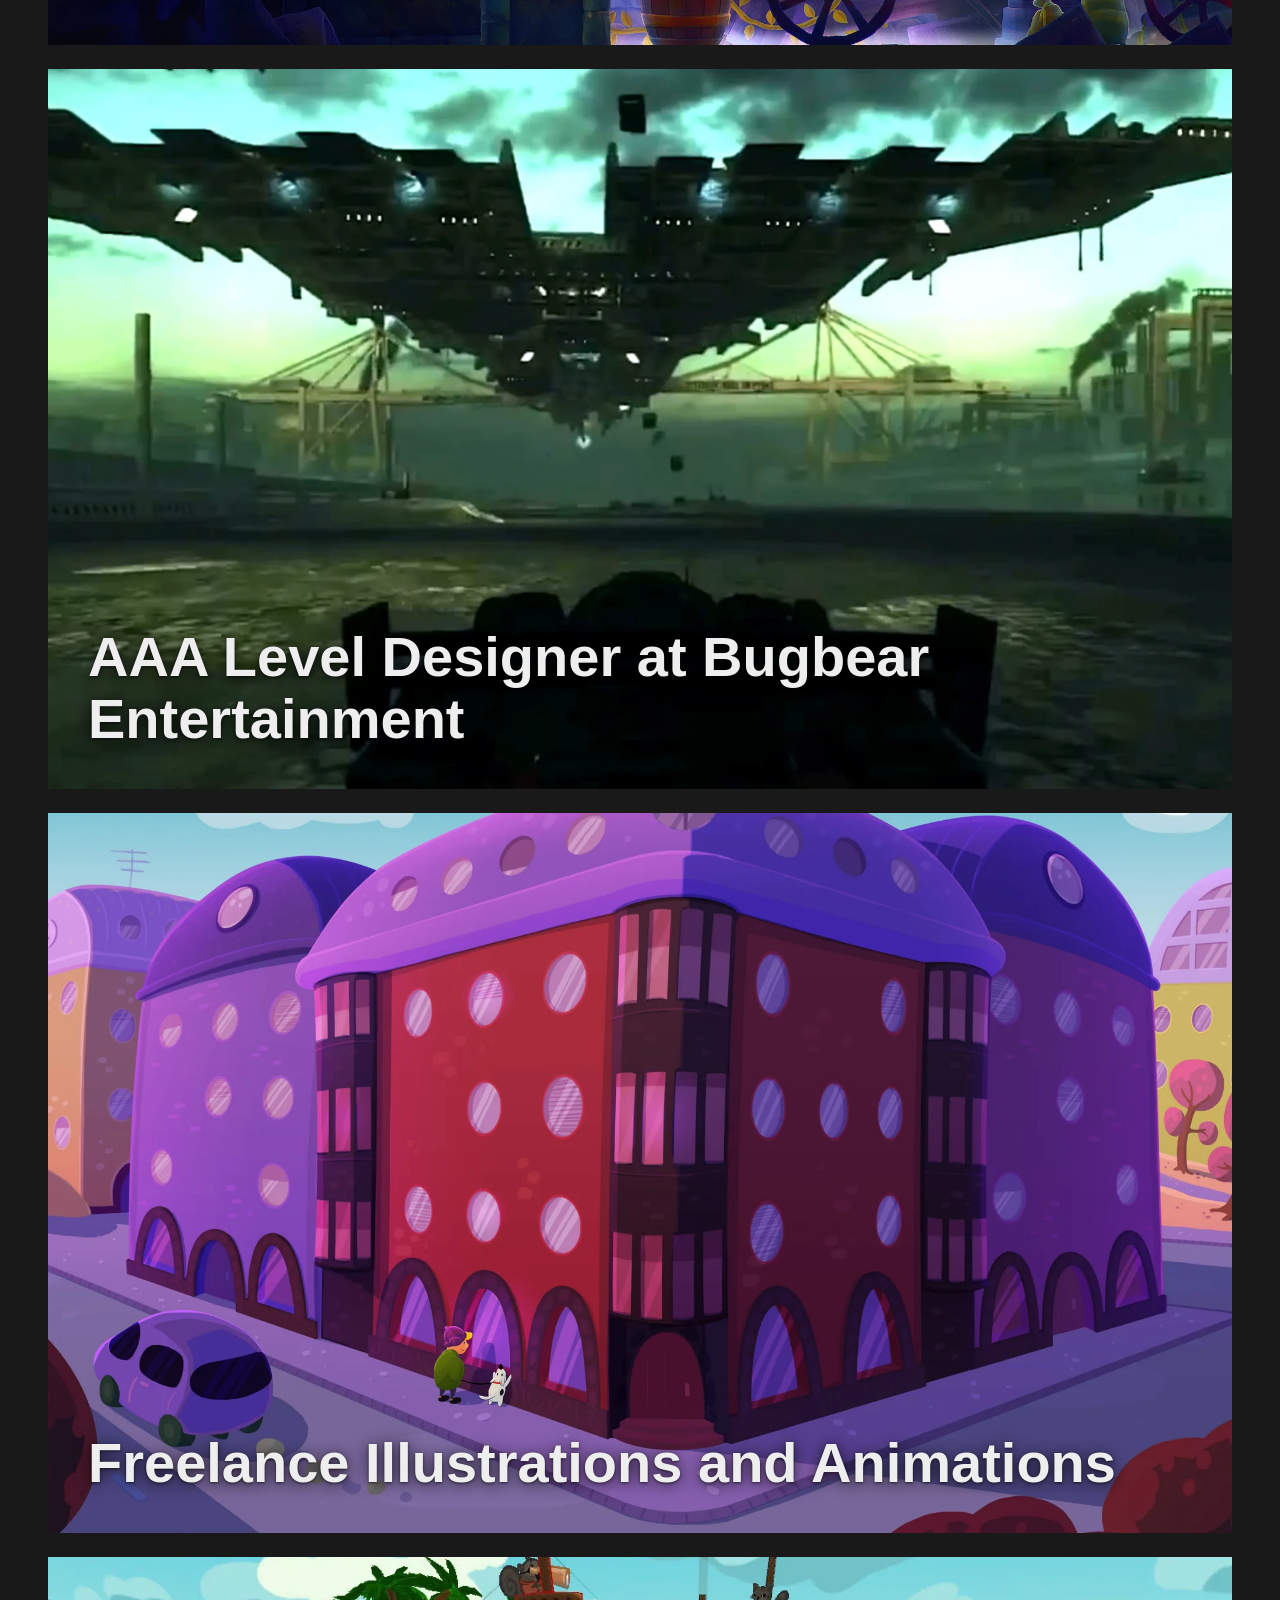
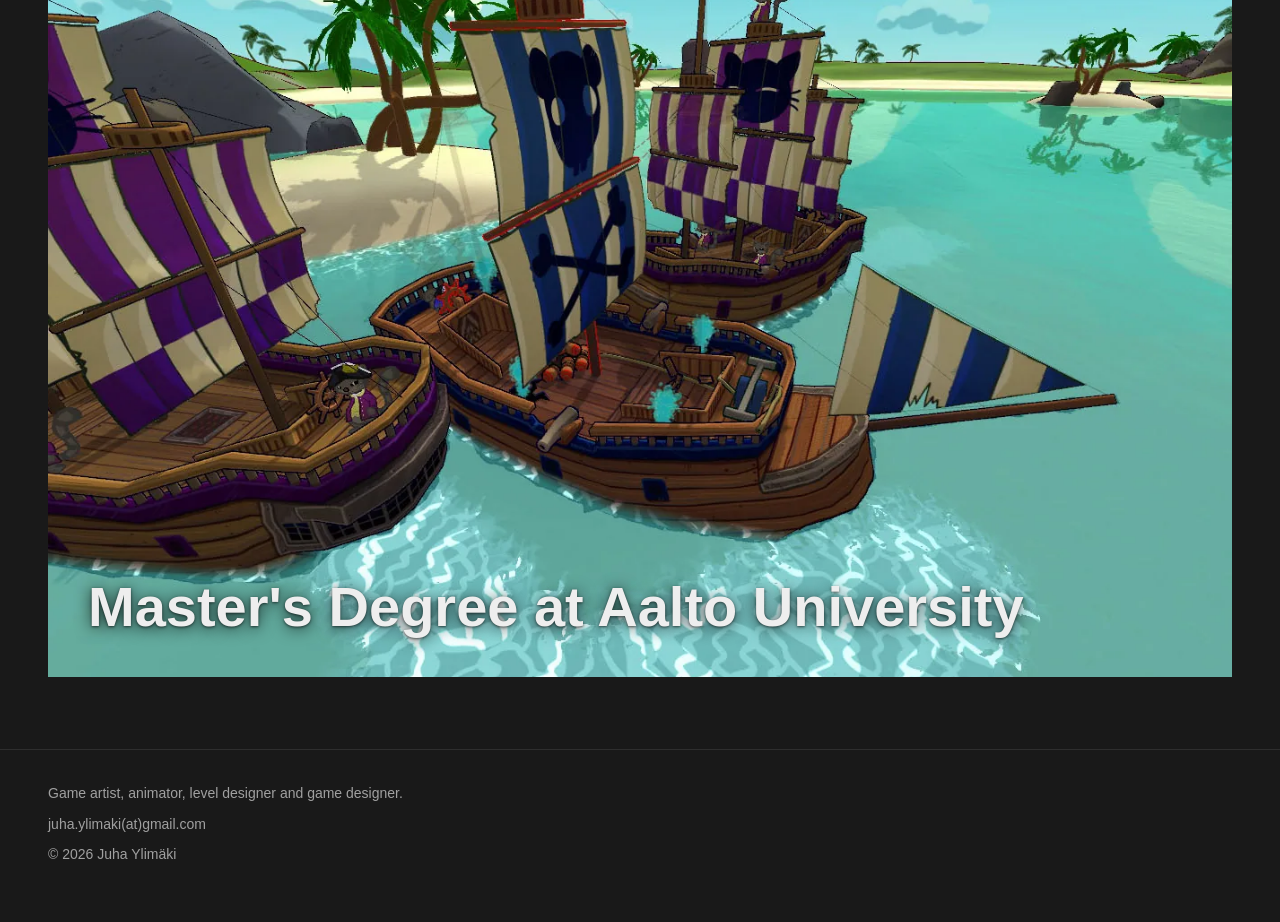
==== commit 8fa1c5c7: "content: show footer email as juha.ylimaki(at)gmail.com plain text Co-Authored-By: Claude Opus 5.5 <" ====
--- a/index.html
+++ b/index.html
@@ -19,6 +19,6 @@
 <body>
 <header class="site-header"><a class="site-name" href="index.html">JUHA YLIMÄKI</a><p class="site-tagline">GAMES AND VISUALS</p></header>
 <main class="tiles"><a class="tile" href="casual-art.html"><picture><source type="image/webp" srcset="assets/images/casual-art/cover.webp"><img src="assets/images/casual-art/cover.jpg" width="2000" height="1564" alt="Casual Art" decoding="async"></picture><span class="tile-title">Casual Art</span></a><a class="tile" href="indie-stuff.html"><picture><source type="image/webp" srcset="assets/images/indie-stuff/cover.webp"><img src="assets/images/indie-stuff/cover.jpg" width="2000" height="1564" alt="Indie Games at Muro Studios" loading="lazy" decoding="async"></picture><span class="tile-title">Indie Games at Muro Studios</span></a><a class="tile" href="bugbear-stuff.html"><picture><source type="image/webp" srcset="assets/images/bugbear-stuff/cover.webp"><img src="assets/images/bugbear-stuff/cover.jpg" width="2000" height="1564" alt="AAA Level Designer at Bugbear Entertainment" loading="lazy" decoding="async"></picture><span class="tile-title">AAA Level Designer at Bugbear Entertainment</span></a><a class="tile" href="miscellaneous-stuff.html"><picture><source type="image/webp" srcset="assets/images/miscellaneous-stuff/cover.webp"><img src="assets/images/miscellaneous-stuff/cover.jpg" width="2000" height="1564" alt="Freelance Illustrations and Animations" loading="lazy" decoding="async"></picture><span class="tile-title">Freelance Illustrations and Animations</span></a><a class="tile" href="aalto-university-stuff.html"><picture><source type="image/webp" srcset="assets/images/aalto-university-stuff/cover.webp"><img src="assets/images/aalto-university-stuff/cover.jpg" width="1320" height="1032" alt="Master&#x27;s Degree at Aalto University" loading="lazy" decoding="async"></picture><span class="tile-title">Master&#x27;s Degree at Aalto University</span></a></main>
-<footer class="site-footer"><p class="footer-about">Game artist, animator, level designer and game designer.</p><p class="footer-contact"><a href="mailto:juha.ylimaki@gmail.com">juha.ylimaki@gmail.com</a></p><p class="footer-copy">© 2026 Juha Ylimäki</p></footer>
+<footer class="site-footer"><p class="footer-about">Game artist, animator, level designer and game designer.</p><p class="footer-contact"><span class="footer-email">juha.ylimaki(at)gmail.com</span></p><p class="footer-copy">© 2026 Juha Ylimäki</p></footer>
 </body>
 </html>
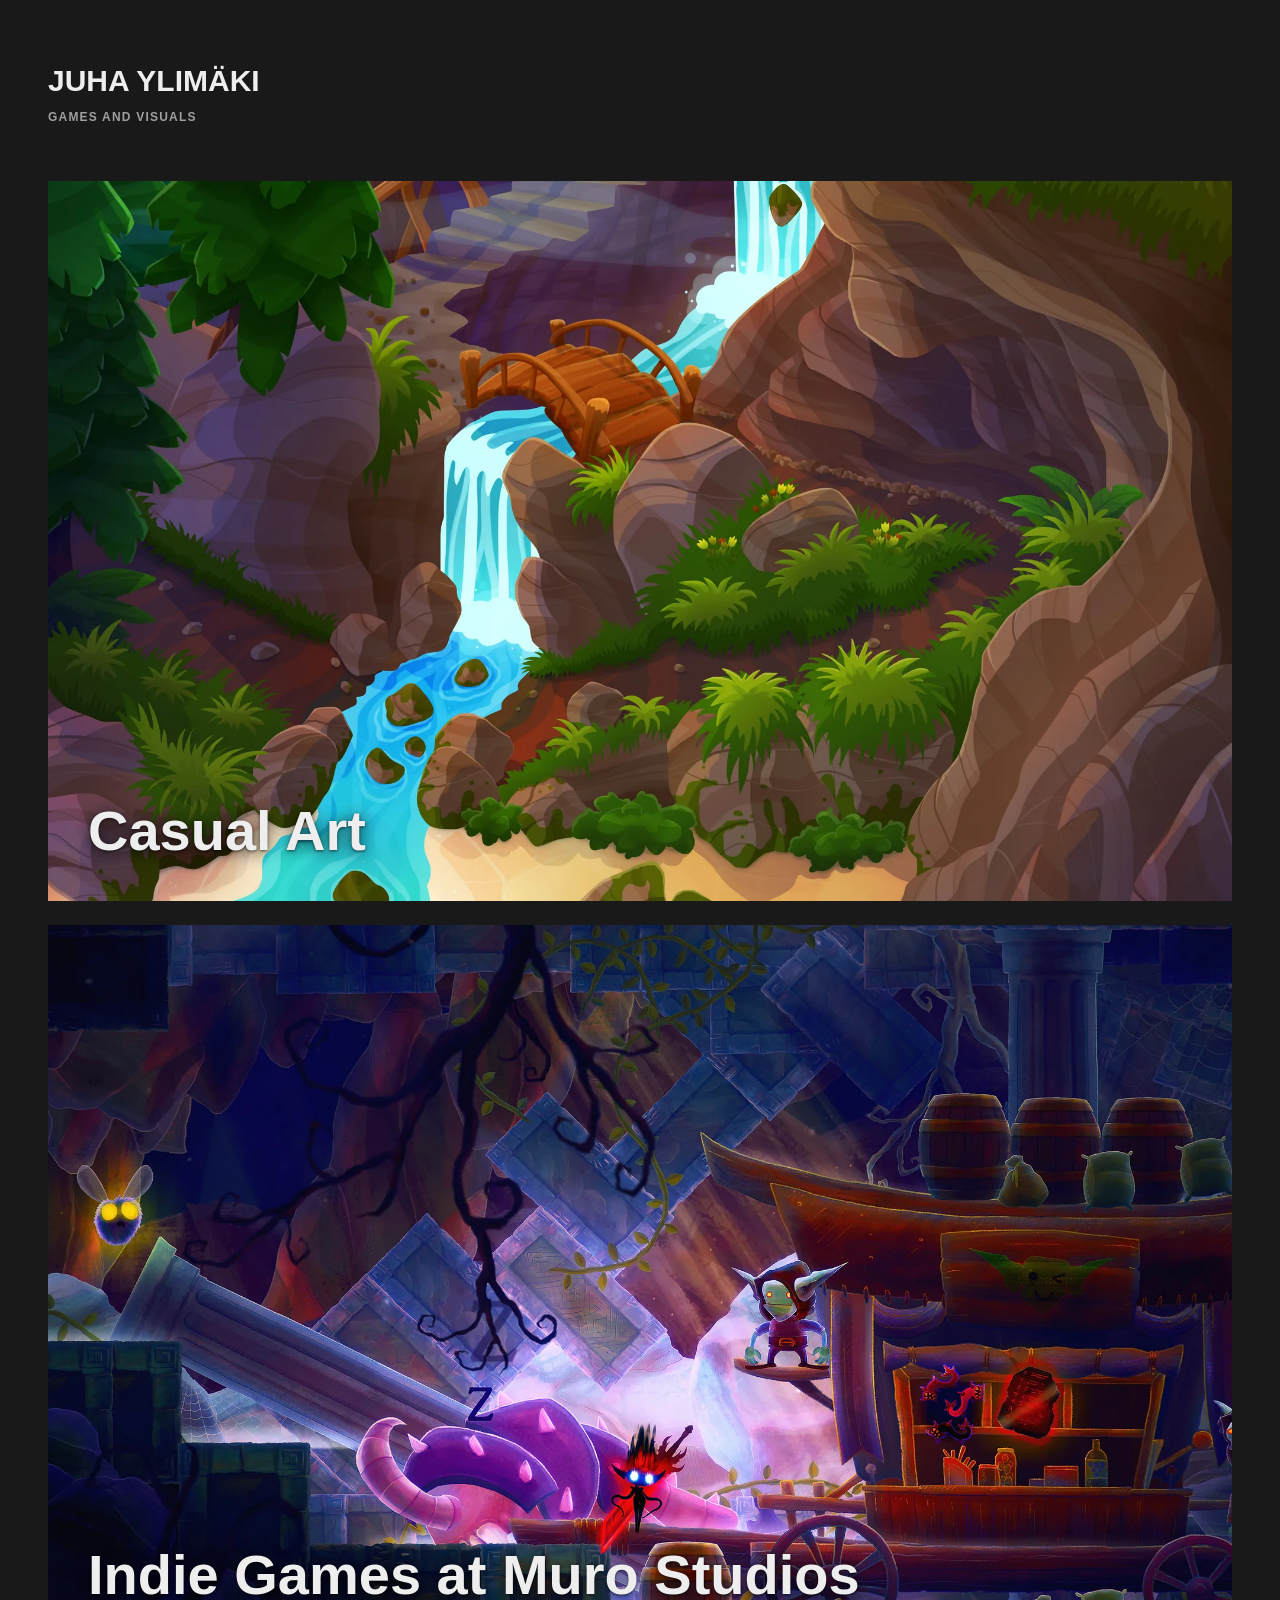
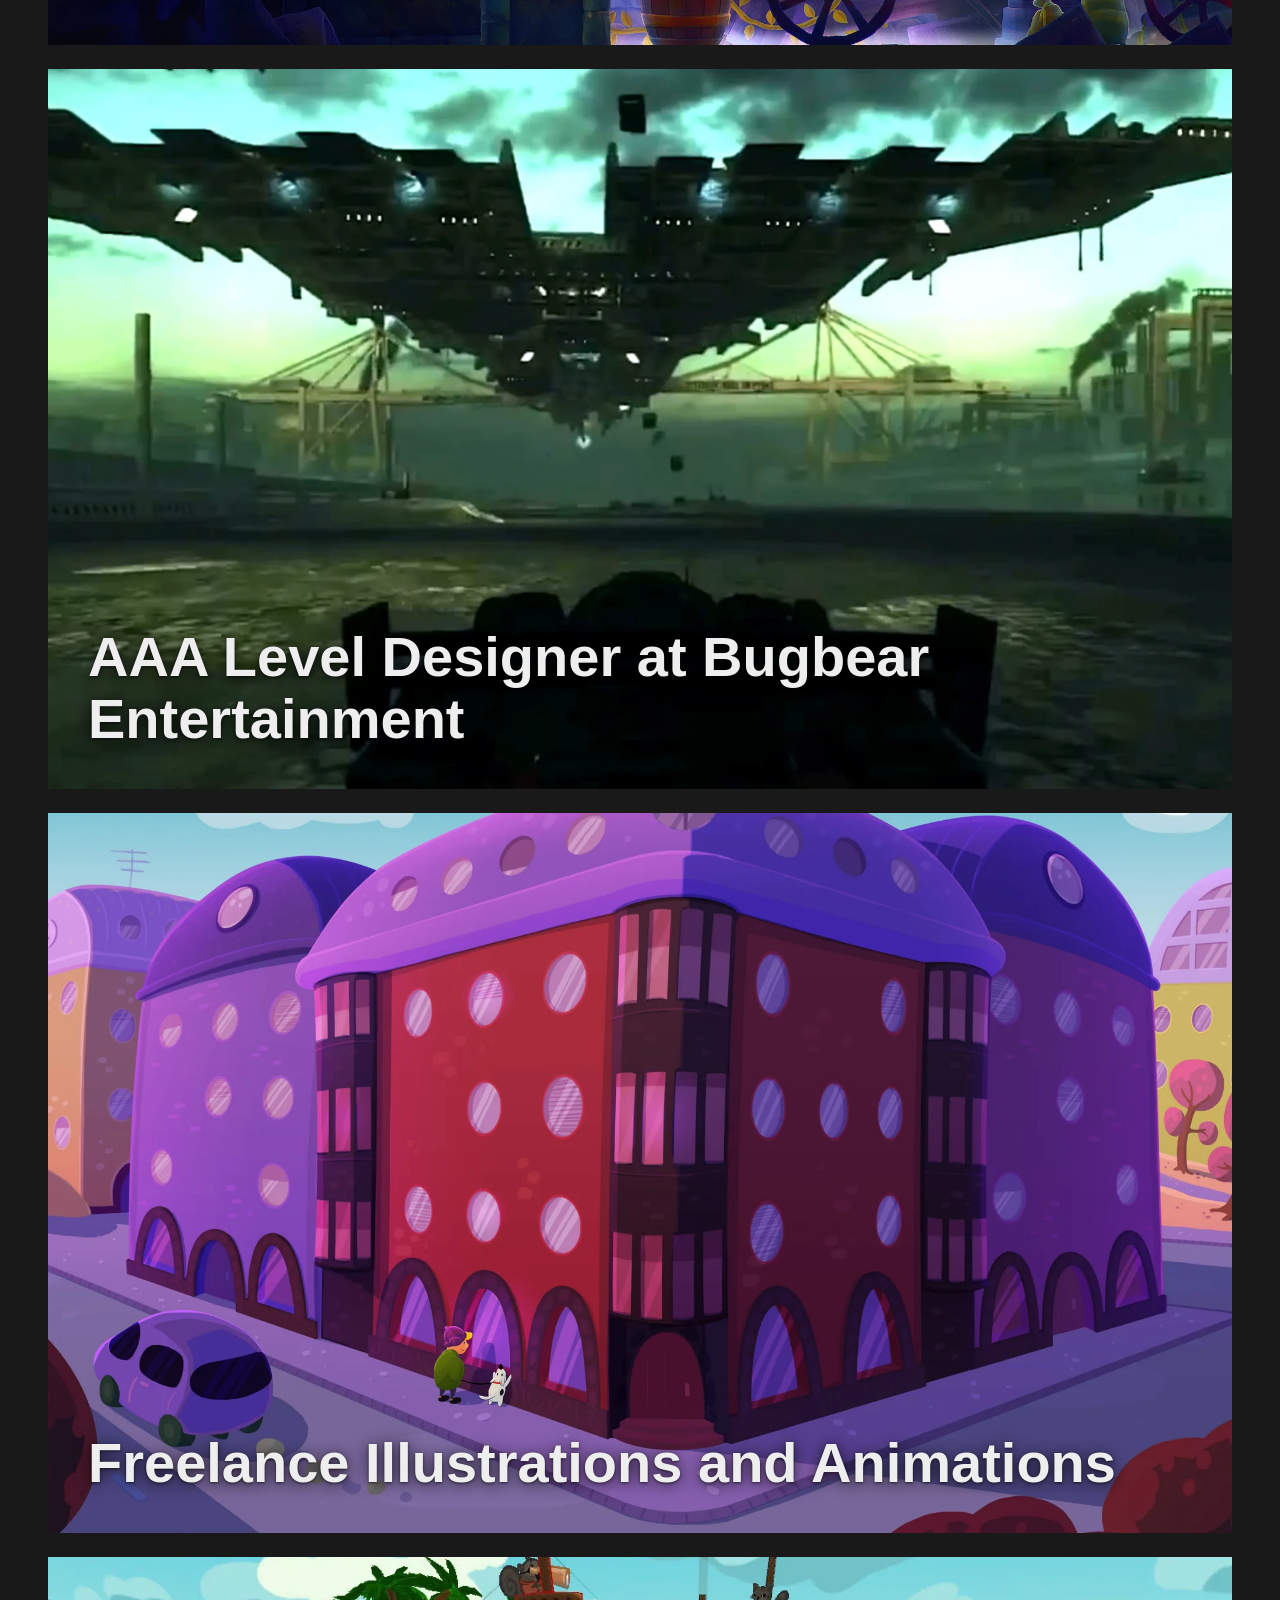
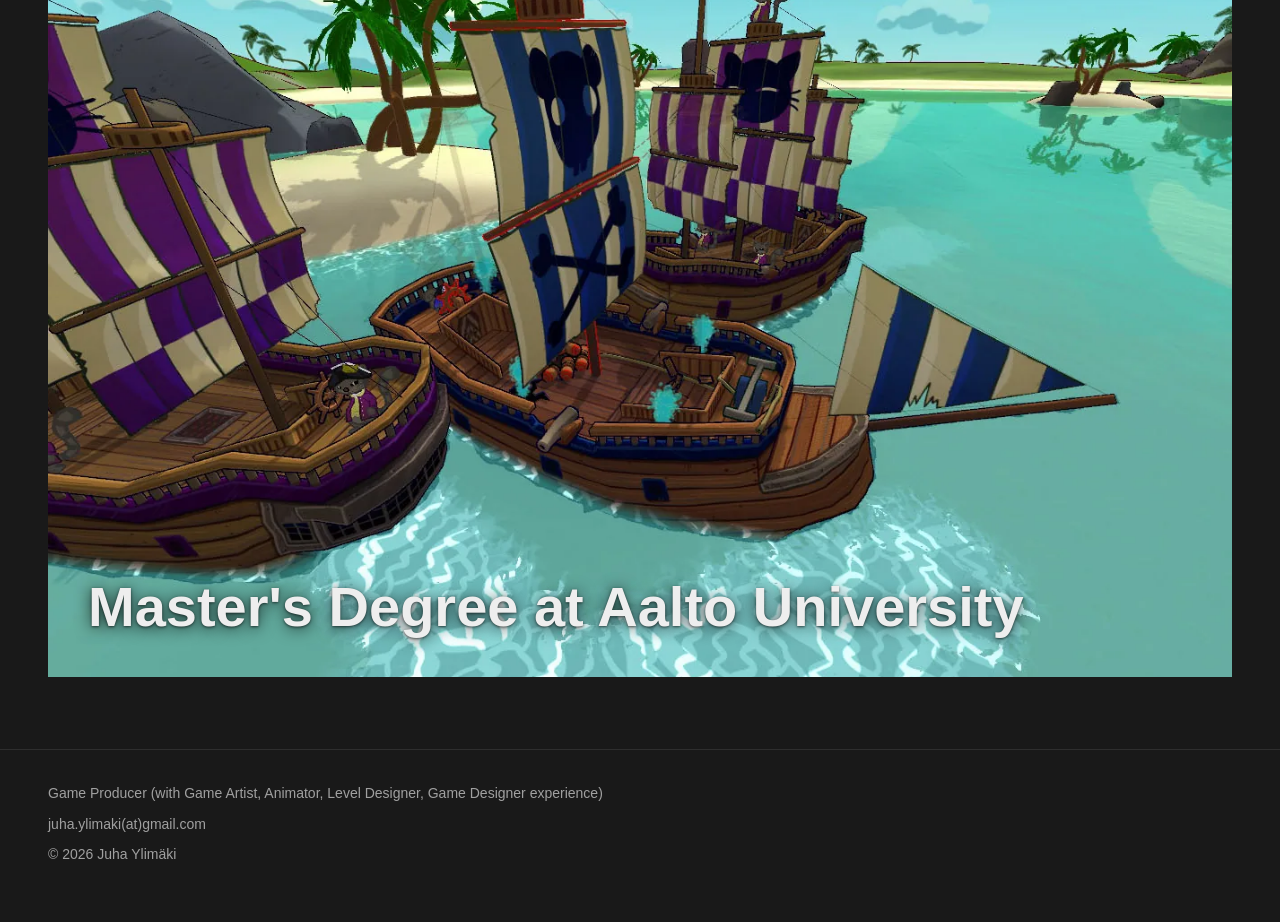
==== commit b6f362b7: "content: new footer About text (Game Producer) Co-Authored-By: Claude Opus 5.5 <noreply@anthropic.co" ====
--- a/index.html
+++ b/index.html
@@ -4,9 +4,9 @@
 <meta charset="utf-8">
 <meta name="viewport" content="width=device-width, initial-scale=1">
 <title>Juha Ylimäki — Games and Visuals</title>
-<meta name="description" content="Game artist, animator, level designer and game designer. Portfolio of Juha Ylimäki.">
+<meta name="description" content="Game Producer (with Game Artist, Animator, Level Designer, Game Designer experience). Portfolio of Juha Ylimäki.">
 <meta property="og:title" content="Juha Ylimäki — Games and Visuals">
-<meta property="og:description" content="Game artist, animator, level designer and game designer. Portfolio of Juha Ylimäki.">
+<meta property="og:description" content="Game Producer (with Game Artist, Animator, Level Designer, Game Designer experience). Portfolio of Juha Ylimäki.">
 <meta property="og:image" content="https://juhaylimaki.github.io/assets/images/casual-art/cover.jpg">
 <meta property="og:type" content="website">
 <link rel="icon" href="assets/favicon.svg" type="image/svg+xml">
@@ -19,6 +19,6 @@
 <body>
 <header class="site-header"><a class="site-name" href="index.html">JUHA YLIMÄKI</a><p class="site-tagline">GAMES AND VISUALS</p></header>
 <main class="tiles"><a class="tile" href="casual-art.html"><picture><source type="image/webp" srcset="assets/images/casual-art/cover.webp"><img src="assets/images/casual-art/cover.jpg" width="2000" height="1564" alt="Casual Art" decoding="async"></picture><span class="tile-title">Casual Art</span></a><a class="tile" href="indie-stuff.html"><picture><source type="image/webp" srcset="assets/images/indie-stuff/cover.webp"><img src="assets/images/indie-stuff/cover.jpg" width="2000" height="1564" alt="Indie Games at Muro Studios" loading="lazy" decoding="async"></picture><span class="tile-title">Indie Games at Muro Studios</span></a><a class="tile" href="bugbear-stuff.html"><picture><source type="image/webp" srcset="assets/images/bugbear-stuff/cover.webp"><img src="assets/images/bugbear-stuff/cover.jpg" width="2000" height="1564" alt="AAA Level Designer at Bugbear Entertainment" loading="lazy" decoding="async"></picture><span class="tile-title">AAA Level Designer at Bugbear Entertainment</span></a><a class="tile" href="miscellaneous-stuff.html"><picture><source type="image/webp" srcset="assets/images/miscellaneous-stuff/cover.webp"><img src="assets/images/miscellaneous-stuff/cover.jpg" width="2000" height="1564" alt="Freelance Illustrations and Animations" loading="lazy" decoding="async"></picture><span class="tile-title">Freelance Illustrations and Animations</span></a><a class="tile" href="aalto-university-stuff.html"><picture><source type="image/webp" srcset="assets/images/aalto-university-stuff/cover.webp"><img src="assets/images/aalto-university-stuff/cover.jpg" width="1320" height="1032" alt="Master&#x27;s Degree at Aalto University" loading="lazy" decoding="async"></picture><span class="tile-title">Master&#x27;s Degree at Aalto University</span></a></main>
-<footer class="site-footer"><p class="footer-about">Game artist, animator, level designer and game designer.</p><p class="footer-contact"><span class="footer-email">juha.ylimaki(at)gmail.com</span></p><p class="footer-copy">© 2026 Juha Ylimäki</p></footer>
+<footer class="site-footer"><p class="footer-about">Game Producer (with Game Artist, Animator, Level Designer, Game Designer experience)</p><p class="footer-contact"><span class="footer-email">juha.ylimaki(at)gmail.com</span></p><p class="footer-copy">© 2026 Juha Ylimäki</p></footer>
 </body>
 </html>
